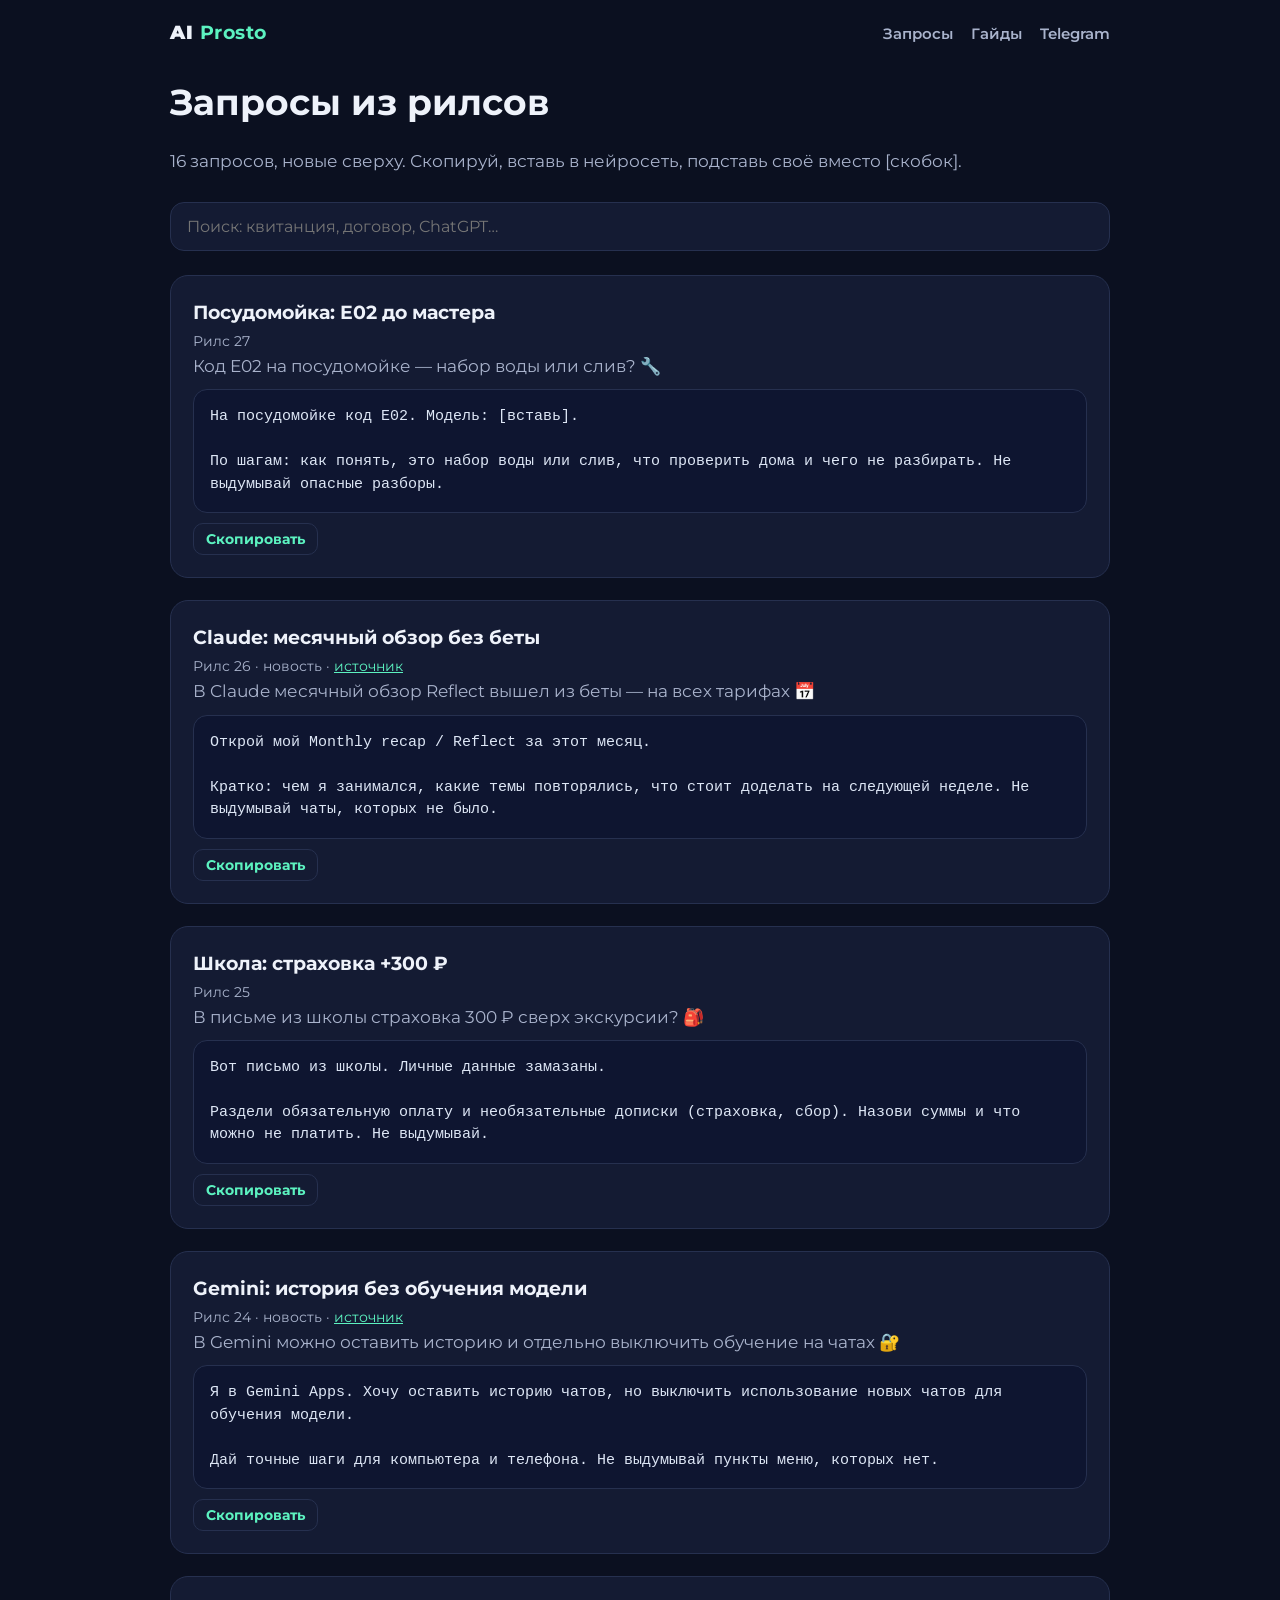
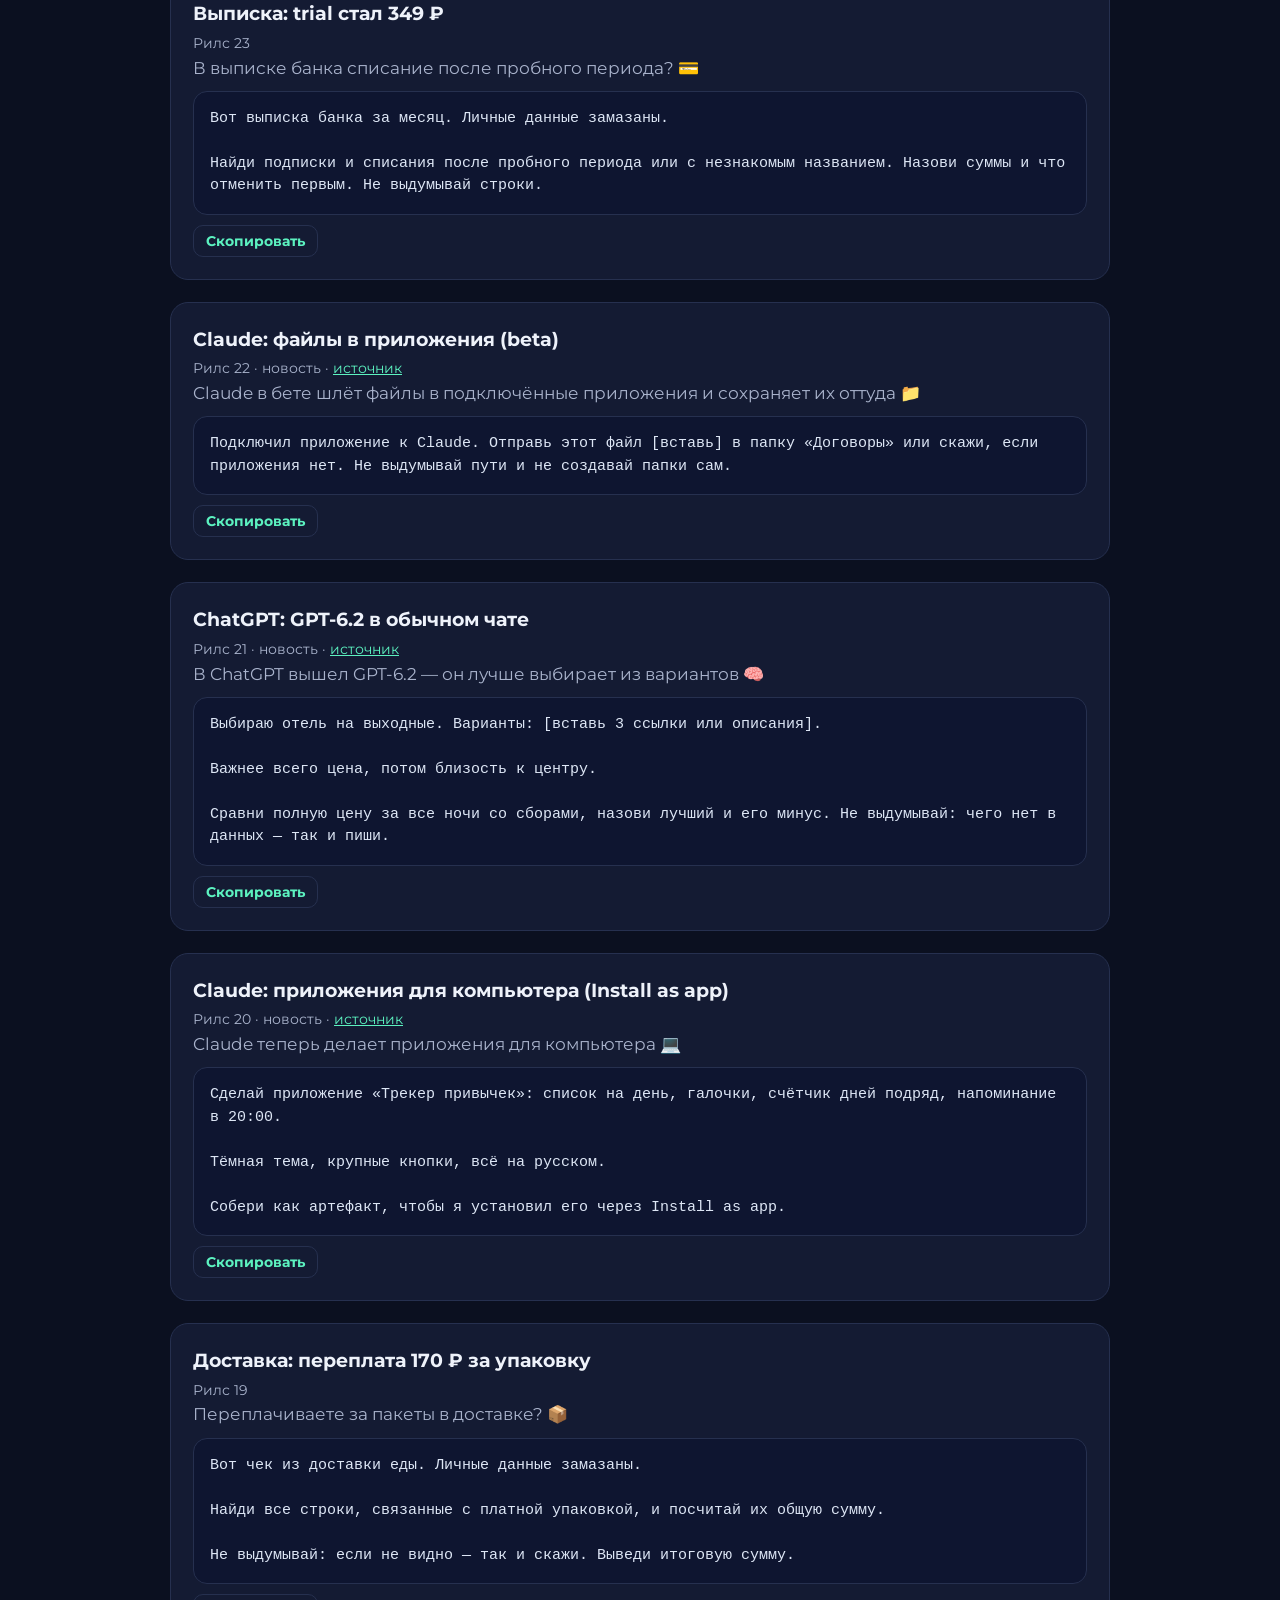
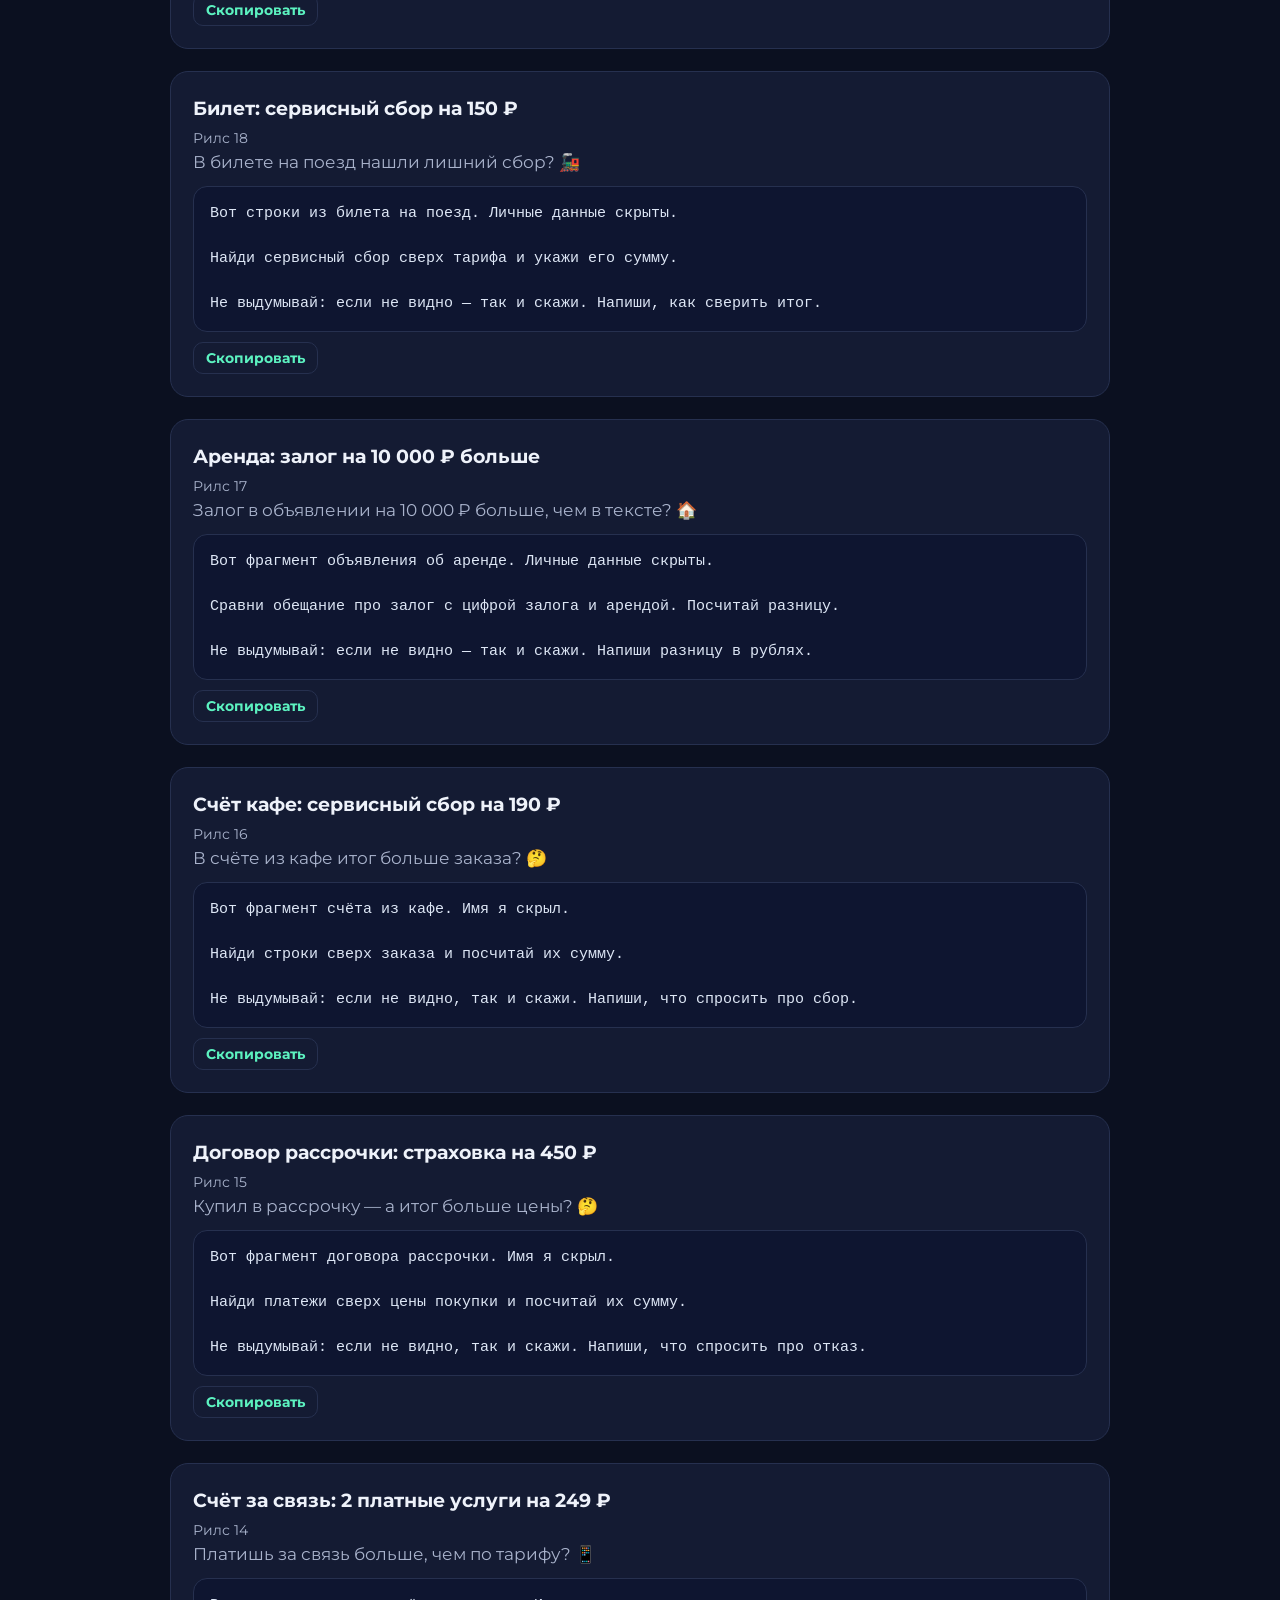
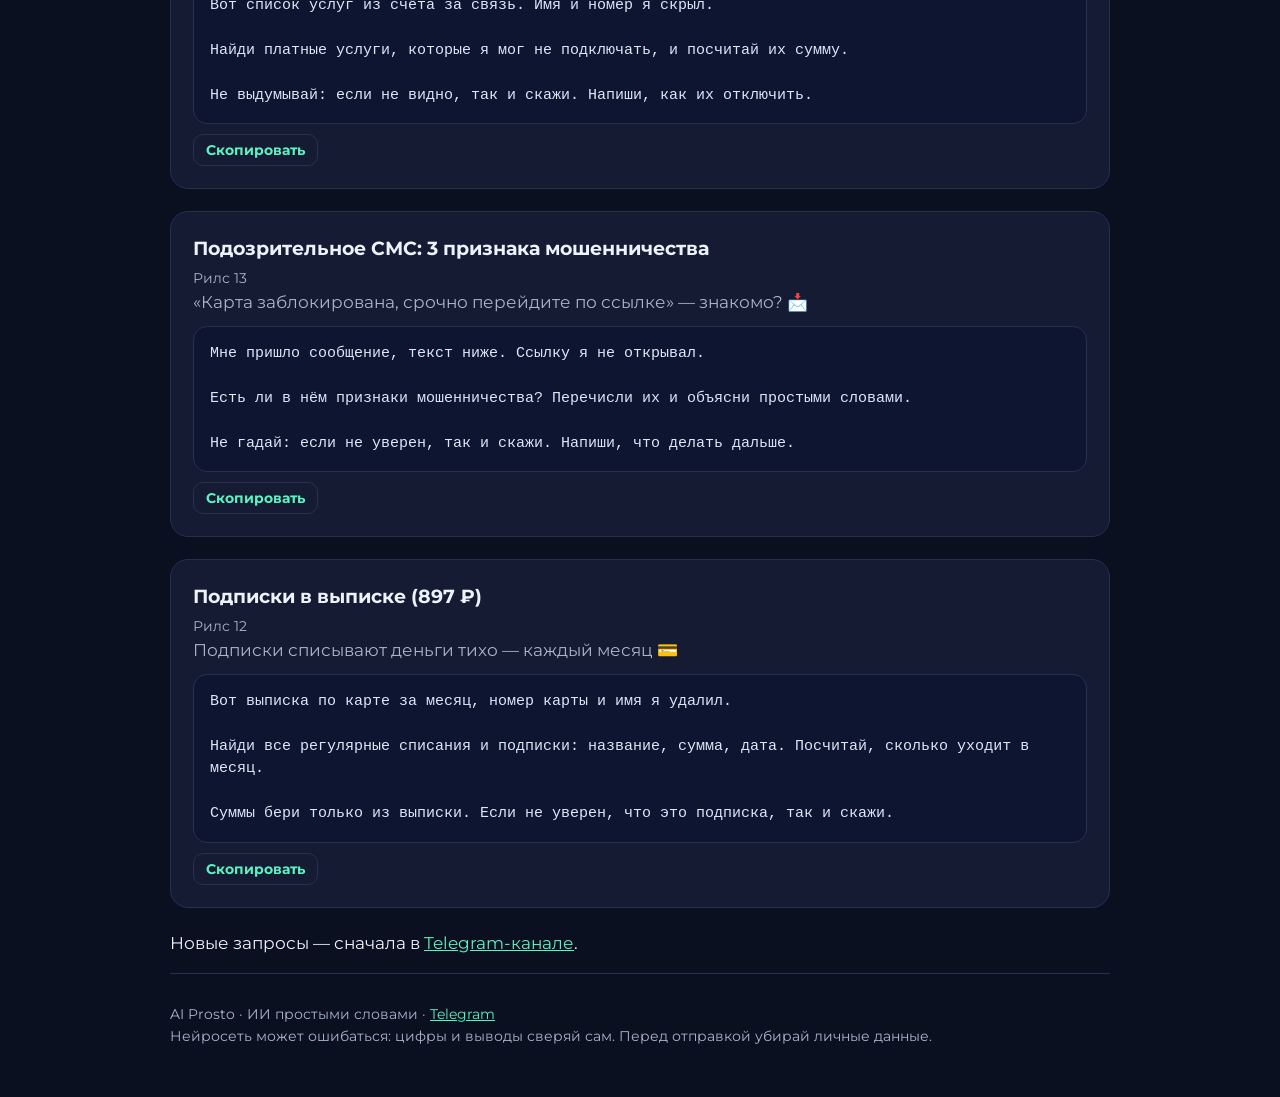
==== docs/prompts.html @ 02da9e46 "docs: mirror site for GitHub Pages legacy (/docs) Co-authored-by: Cursor <cursoragent@cursor.com>" ====
<!doctype html>
<html lang="ru">
<head>
<meta charset="utf-8">
<meta name="viewport" content="width=device-width, initial-scale=1">
<title>Запросы из рилсов AI Prosto</title>
<meta name="description" content="Все готовые запросы к нейросети из рилсов AI Prosto: копируй и пользуйся.">
<link rel="preconnect" href="https://fonts.googleapis.com">
<link href="https://fonts.googleapis.com/css2?family=Montserrat:wght@500;600;700;800;900&display=swap" rel="stylesheet">
<link rel="stylesheet" href="style.css">
</head>
<body>
<div class="wrap">
<header>
  <a class="logo" href="./">AI <b>Prosto</b></a>
  <nav><a href="prompts.html">Запросы</a><a href="#guides">Гайды</a><a href="https://t.me/about_ai_easy?utm_source=site&utm_medium=prompts&utm_campaign=ai_prosto">Telegram</a></nav>
</header>
<h1 style="font-size:36px;margin:10px 0 6px">Запросы из рилсов</h1>
<p style="color:var(--muted)">16 запросов, новые сверху. Скопируй, вставь в нейросеть, подставь своё вместо [скобок].</p>
<input class="filter" placeholder="Поиск: квитанция, договор, ChatGPT…">
<div class="lib-item card" id="reel27"><h3>Посудомойка: E02 до мастера</h3><div class="meta">Рилс 27</div><p>Код E02 на посудомойке — набор воды или слив? 🔧</p><div class="prompt" id="p27">На посудомойке код E02. Модель: [вставь].

По шагам: как понять, это набор воды или слив, что проверить дома и чего не разбирать. Не выдумывай опасные разборы.</div><button class="copy" data-for="p27">Скопировать</button></div>
<div class="lib-item card" id="reel26"><h3>Claude: месячный обзор без беты</h3><div class="meta">Рилс 26 · новость · <a href="https://support.claude.com/en/articles/12138966-release-notes">источник</a></div><p>В Claude месячный обзор Reflect вышел из беты — на всех тарифах 📅</p><div class="prompt" id="p26">Открой мой Monthly recap / Reflect за этот месяц.

Кратко: чем я занимался, какие темы повторялись, что стоит доделать на следующей неделе. Не выдумывай чаты, которых не было.</div><button class="copy" data-for="p26">Скопировать</button></div>
<div class="lib-item card" id="reel25"><h3>Школа: страховка +300 ₽</h3><div class="meta">Рилс 25</div><p>В письме из школы страховка 300 ₽ сверх экскурсии? 🎒</p><div class="prompt" id="p25">Вот письмо из школы. Личные данные замазаны.

Раздели обязательную оплату и необязательные дописки (страховка, сбор). Назови суммы и что можно не платить. Не выдумывай.</div><button class="copy" data-for="p25">Скопировать</button></div>
<div class="lib-item card" id="reel24"><h3>Gemini: история без обучения модели</h3><div class="meta">Рилс 24 · новость · <a href="https://support.google.com/gemini/answer/13594961?hl=en">источник</a></div><p>В Gemini можно оставить историю и отдельно выключить обучение на чатах 🔐</p><div class="prompt" id="p24">Я в Gemini Apps. Хочу оставить историю чатов, но выключить использование новых чатов для обучения модели.

Дай точные шаги для компьютера и телефона. Не выдумывай пункты меню, которых нет.</div><button class="copy" data-for="p24">Скопировать</button></div>
<div class="lib-item card" id="reel23"><h3>Выписка: trial стал 349 ₽</h3><div class="meta">Рилс 23</div><p>В выписке банка списание после пробного периода? 💳</p><div class="prompt" id="p23">Вот выписка банка за месяц. Личные данные замазаны.

Найди подписки и списания после пробного периода или с незнакомым названием. Назови суммы и что отменить первым. Не выдумывай строки.</div><button class="copy" data-for="p23">Скопировать</button></div>
<div class="lib-item card" id="reel22"><h3>Claude: файлы в приложения (beta)</h3><div class="meta">Рилс 22 · новость · <a href="https://support.claude.com/en/articles/18534325-send-files-to-connected-apps-and-save-files-from-them">источник</a></div><p>Claude в бете шлёт файлы в подключённые приложения и сохраняет их оттуда 📁</p><div class="prompt" id="p22">Подключил приложение к Claude. Отправь этот файл [вставь] в папку «Договоры» или скажи, если приложения нет. Не выдумывай пути и не создавай папки сам.</div><button class="copy" data-for="p22">Скопировать</button></div>
<div class="lib-item card" id="reel21"><h3>ChatGPT: GPT-6.2 в обычном чате</h3><div class="meta">Рилс 21 · новость · <a href="https://help.openai.com/en/articles/6825453-chatgpt-release-notes">источник</a></div><p>В ChatGPT вышел GPT-6.2 — он лучше выбирает из вариантов 🧠</p><div class="prompt" id="p21">Выбираю отель на выходные. Варианты: [вставь 3 ссылки или описания].

Важнее всего цена, потом близость к центру.

Сравни полную цену за все ночи со сборами, назови лучший и его минус. Не выдумывай: чего нет в данных — так и пиши.</div><button class="copy" data-for="p21">Скопировать</button></div>
<div class="lib-item card" id="reel20"><h3>Claude: приложения для компьютера (Install as app)</h3><div class="meta">Рилс 20 · новость · <a href="https://claude.com/resources/articles/install-as-app">источник</a></div><p>Claude теперь делает приложения для компьютера 💻</p><div class="prompt" id="p20">Сделай приложение «Трекер привычек»: список на день, галочки, счётчик дней подряд, напоминание в 20:00.

Тёмная тема, крупные кнопки, всё на русском.

Собери как артефакт, чтобы я установил его через Install as app.</div><button class="copy" data-for="p20">Скопировать</button></div>
<div class="lib-item card" id="reel19"><h3>Доставка: переплата 170 ₽ за упаковку</h3><div class="meta">Рилс 19</div><p>Переплачиваете за пакеты в доставке? 📦</p><div class="prompt" id="p19">Вот чек из доставки еды. Личные данные замазаны.

Найди все строки, связанные с платной упаковкой, и посчитай их общую сумму.

Не выдумывай: если не видно — так и скажи. Выведи итоговую сумму.</div><button class="copy" data-for="p19">Скопировать</button></div>
<div class="lib-item card" id="reel18"><h3>Билет: сервисный сбор на 150 ₽</h3><div class="meta">Рилс 18</div><p>В билете на поезд нашли лишний сбор? 🚂</p><div class="prompt" id="p18">Вот строки из билета на поезд. Личные данные скрыты.

Найди сервисный сбор сверх тарифа и укажи его сумму.

Не выдумывай: если не видно — так и скажи. Напиши, как сверить итог.</div><button class="copy" data-for="p18">Скопировать</button></div>
<div class="lib-item card" id="reel17"><h3>Аренда: залог на 10 000 ₽ больше</h3><div class="meta">Рилс 17</div><p>Залог в объявлении на 10 000 ₽ больше, чем в тексте? 🏠</p><div class="prompt" id="p17">Вот фрагмент объявления об аренде. Личные данные скрыты.

Сравни обещание про залог с цифрой залога и арендой. Посчитай разницу.

Не выдумывай: если не видно — так и скажи. Напиши разницу в рублях.</div><button class="copy" data-for="p17">Скопировать</button></div>
<div class="lib-item card" id="reel16"><h3>Счёт кафе: сервисный сбор на 190 ₽</h3><div class="meta">Рилс 16</div><p>В счёте из кафе итог больше заказа? 🤔</p><div class="prompt" id="p16">Вот фрагмент счёта из кафе. Имя я скрыл.

Найди строки сверх заказа и посчитай их сумму.

Не выдумывай: если не видно, так и скажи. Напиши, что спросить про сбор.</div><button class="copy" data-for="p16">Скопировать</button></div>
<div class="lib-item card" id="reel15"><h3>Договор рассрочки: страховка на 450 ₽</h3><div class="meta">Рилс 15</div><p>Купил в рассрочку — а итог больше цены? 🤔</p><div class="prompt" id="p15">Вот фрагмент договора рассрочки. Имя я скрыл.

Найди платежи сверх цены покупки и посчитай их сумму.

Не выдумывай: если не видно, так и скажи. Напиши, что спросить про отказ.</div><button class="copy" data-for="p15">Скопировать</button></div>
<div class="lib-item card" id="reel14"><h3>Счёт за связь: 2 платные услуги на 249 ₽</h3><div class="meta">Рилс 14</div><p>Платишь за связь больше, чем по тарифу? 📱</p><div class="prompt" id="p14">Вот список услуг из счёта за связь. Имя и номер я скрыл.

Найди платные услуги, которые я мог не подключать, и посчитай их сумму.

Не выдумывай: если не видно, так и скажи. Напиши, как их отключить.</div><button class="copy" data-for="p14">Скопировать</button></div>
<div class="lib-item card" id="reel13"><h3>Подозрительное СМС: 3 признака мошенничества</h3><div class="meta">Рилс 13</div><p>«Карта заблокирована, срочно перейдите по ссылке» — знакомо? 📩</p><div class="prompt" id="p13">Мне пришло сообщение, текст ниже. Ссылку я не открывал.

Есть ли в нём признаки мошенничества? Перечисли их и объясни простыми словами.

Не гадай: если не уверен, так и скажи. Напиши, что делать дальше.</div><button class="copy" data-for="p13">Скопировать</button></div>
<div class="lib-item card" id="reel12"><h3>Подписки в выписке (897 ₽)</h3><div class="meta">Рилс 12</div><p>Подписки списывают деньги тихо — каждый месяц 💳</p><div class="prompt" id="p12">Вот выписка по карте за месяц, номер карты и имя я удалил.

Найди все регулярные списания и подписки: название, сумма, дата. Посчитай, сколько уходит в месяц.

Суммы бери только из выписки. Если не уверен, что это подписка, так и скажи.</div><button class="copy" data-for="p12">Скопировать</button></div>
<p>Новые запросы — сначала в <a href="https://t.me/about_ai_easy?utm_source=site&utm_medium=prompts&utm_campaign=ai_prosto">Telegram-канале</a>.</p><footer>
  AI Prosto · ИИ простыми словами · <a href="https://t.me/about_ai_easy?utm_source=site&utm_medium=prompts&utm_campaign=ai_prosto">Telegram</a><br>
  Нейросеть может ошибаться: цифры и выводы сверяй сам. Перед отправкой убирай личные данные.
</footer>
</div>
<script>
for (const b of document.querySelectorAll('.copy')) b.onclick = () => {
  navigator.clipboard.writeText(document.getElementById(b.dataset.for).innerText);
  b.textContent = 'Скопировано'; setTimeout(() => b.textContent = 'Скопировать', 1500);
};
const f = document.querySelector('.filter');
if (f) f.oninput = () => { const q = f.value.toLowerCase();
  for (const it of document.querySelectorAll('.lib-item')) it.style.display = it.innerText.toLowerCase().includes(q) ? '' : 'none'; };
</script>
</body>
</html>
---- docs/style.css ----
:root { --bg: #0B1020; --card: #141B33; --line: #26304F; --mint: #5CF2C0; --lime: #B6F22C; --text: #EEF2FA; --muted: #A9B3CC; }
* { box-sizing: border-box; }
html { scroll-behavior: smooth; }
body { margin: 0; background: var(--bg); color: var(--text); font: 17px/1.55 Montserrat, system-ui, -apple-system, "Segoe UI", sans-serif; }
a { color: var(--mint); }
.wrap { max-width: 980px; margin: 0 auto; padding: 0 20px; }
header { display: flex; align-items: center; justify-content: space-between; padding: 18px 0; }
.logo { font-weight: 900; letter-spacing: .5px; color: var(--text); text-decoration: none; font-size: 19px; }
.logo b { color: var(--mint); }
nav a { color: var(--muted); text-decoration: none; margin-left: 18px; font-weight: 600; font-size: 15px; }
nav a:hover { color: var(--text); }
.hero { display: grid; grid-template-columns: 1.4fr 1fr; gap: 28px; align-items: center; padding: 30px 0 46px; }
.hero h1 { font-size: 46px; line-height: 1.08; margin: 0 0 16px; font-weight: 900; }
.hero h1 em { font-style: normal; color: var(--mint); }
.hero p.lead { font-size: 19px; color: var(--muted); margin: 0 0 26px; }
.hero img { width: 100%; max-width: 340px; justify-self: center; }
.btn { display: inline-block; padding: 15px 24px; border-radius: 14px; font-weight: 800; text-decoration: none; margin: 0 10px 10px 0; }
.btn.main { background: var(--mint); color: #08121A; }
.btn.alt { border: 2px solid var(--line); color: var(--text); }
.btn.main:hover { filter: brightness(1.08); }
section { padding: 40px 0; border-top: 1px solid var(--line); }
h2 { font-size: 32px; margin: 0 0 10px; font-weight: 900; }
h2 + p { color: var(--muted); margin-top: 0; }
.grid { display: grid; grid-template-columns: repeat(auto-fit, minmax(260px, 1fr)); gap: 16px; margin-top: 22px; }
.card { background: var(--card); border: 1px solid var(--line); border-radius: 18px; padding: 22px; }
.card h3 { margin: 0 0 8px; font-size: 20px; }
.card p { margin: 0 0 10px; color: var(--muted); }
.card .tag { display: inline-block; font-size: 13px; font-weight: 800; padding: 4px 10px; border-radius: 8px; background: #1F2A4A; color: var(--mint); margin-bottom: 10px; }
.card .tag.free { background: var(--mint); color: #08121A; }
.price { font-size: 24px; font-weight: 900; margin: 6px 0 12px; }
.price small { font-size: 14px; color: var(--muted); font-weight: 600; }
.ba { display: grid; grid-template-columns: 1fr 1fr; gap: 16px; margin-top: 20px; }
.ba .card h3 { color: var(--mint); font-size: 15px; text-transform: uppercase; letter-spacing: 1px; }
pre, .prompt { background: #0E1530; border: 1px solid var(--line); border-radius: 14px; padding: 16px; white-space: pre-wrap; font: 15px/1.5 ui-monospace, Consolas, monospace; color: #DDE6F5; margin: 10px 0; }
.copy { cursor: pointer; background: none; border: 1px solid var(--line); color: var(--mint); border-radius: 10px; padding: 6px 12px; font: 700 14px Montserrat, sans-serif; }
.steps { counter-reset: s; list-style: none; padding: 0; display: grid; grid-template-columns: repeat(auto-fit, minmax(220px, 1fr)); gap: 16px; }
.steps li { background: var(--card); border: 1px solid var(--line); border-radius: 18px; padding: 20px 20px 20px 62px; position: relative; }
.steps li::before { counter-increment: s; content: counter(s); position: absolute; left: 18px; top: 18px; width: 32px; height: 32px; border-radius: 50%; background: var(--mint); color: #08121A; font-weight: 900; display: grid; place-items: center; }
details { background: var(--card); border: 1px solid var(--line); border-radius: 14px; padding: 14px 18px; margin: 10px 0; }
summary { cursor: pointer; font-weight: 800; }
details p { color: var(--muted); margin: 10px 0 0; }
footer { padding: 30px 0 50px; color: var(--muted); font-size: 14px; border-top: 1px solid var(--line); }
.lib-item { margin: 0 0 22px; }
.lib-item h3 { margin: 0 0 4px; font-size: 19px; }
.lib-item .meta { color: var(--muted); font-size: 14px; }
.filter { width: 100%; padding: 14px 16px; border-radius: 14px; border: 1px solid var(--line); background: var(--card); color: var(--text); font: 16px Montserrat, sans-serif; margin: 10px 0 24px; }
@media (max-width: 720px) {
  .hero { grid-template-columns: 1fr; padding-top: 10px; }
  .hero img { max-width: 200px; order: -1; }
  .hero h1 { font-size: 34px; }
  .ba { grid-template-columns: 1fr; }
  nav a { margin-left: 12px; font-size: 14px; }
  h2 { font-size: 26px; }
}
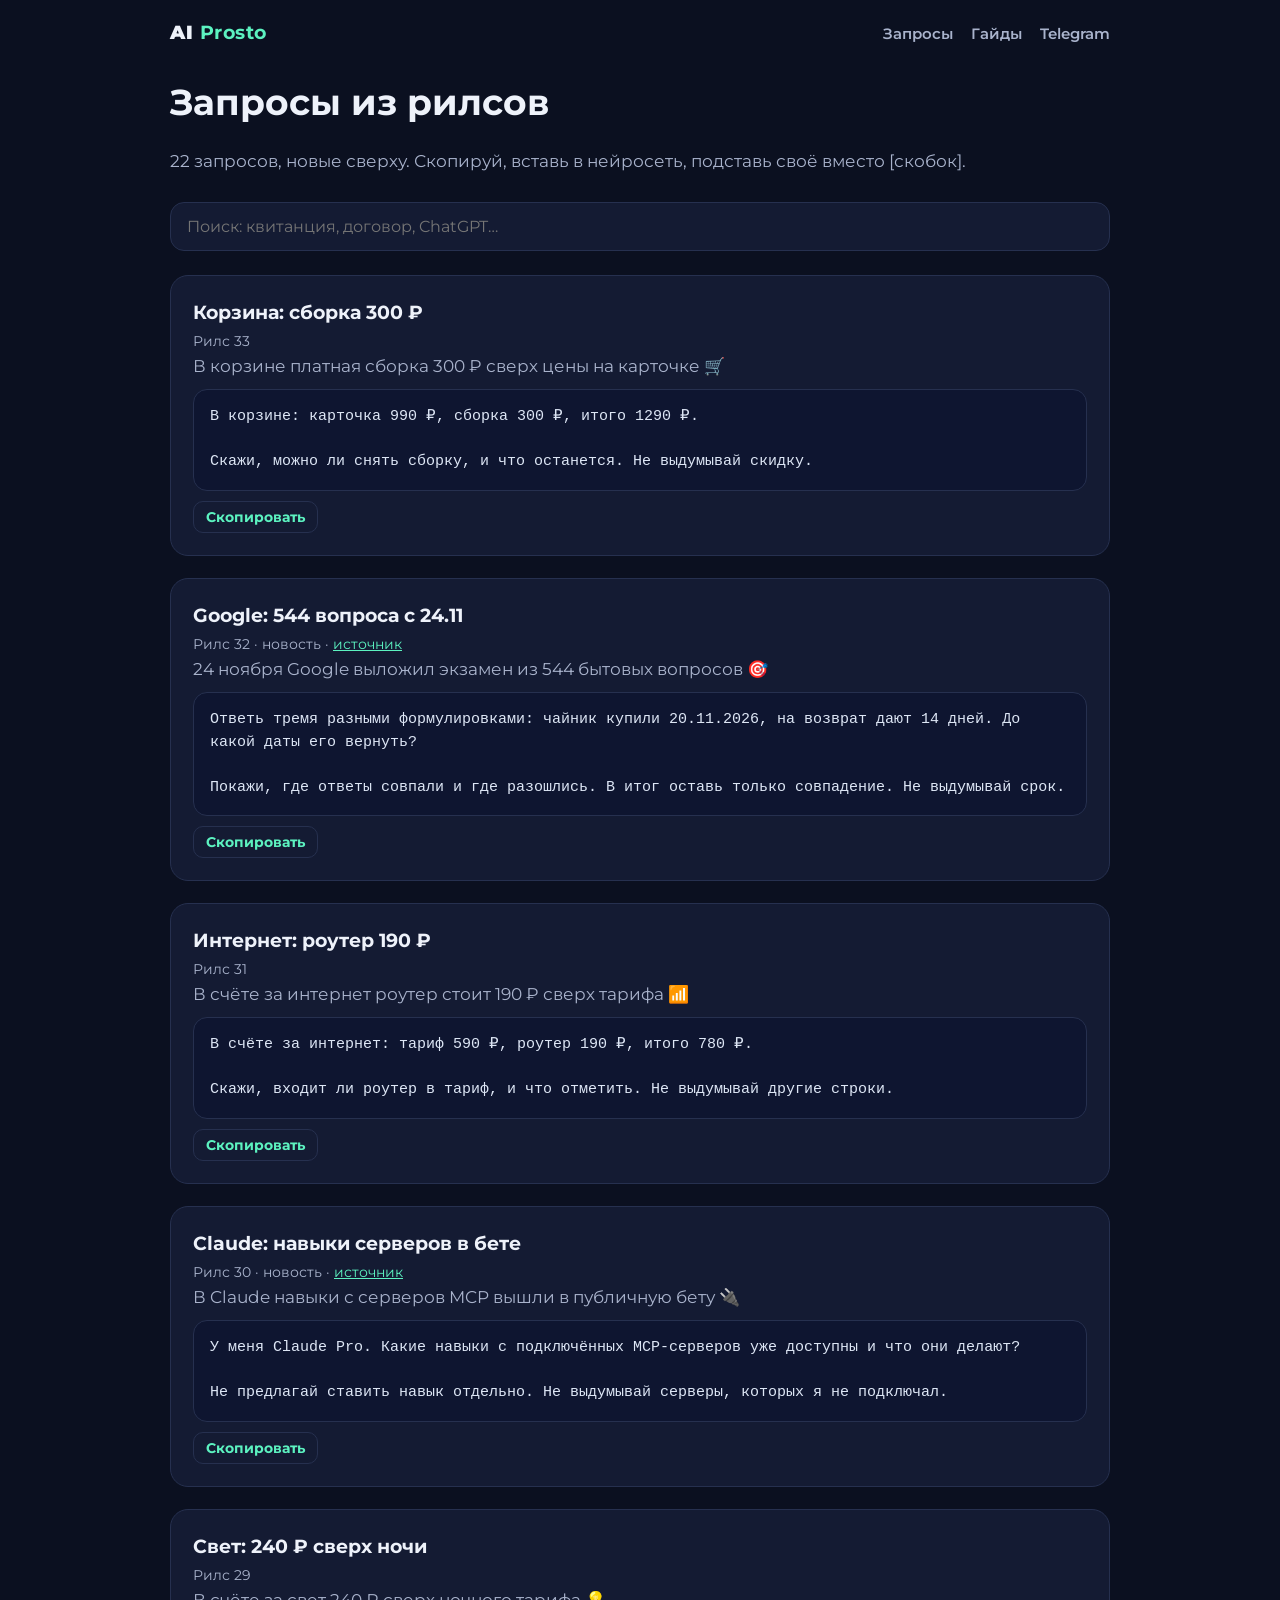
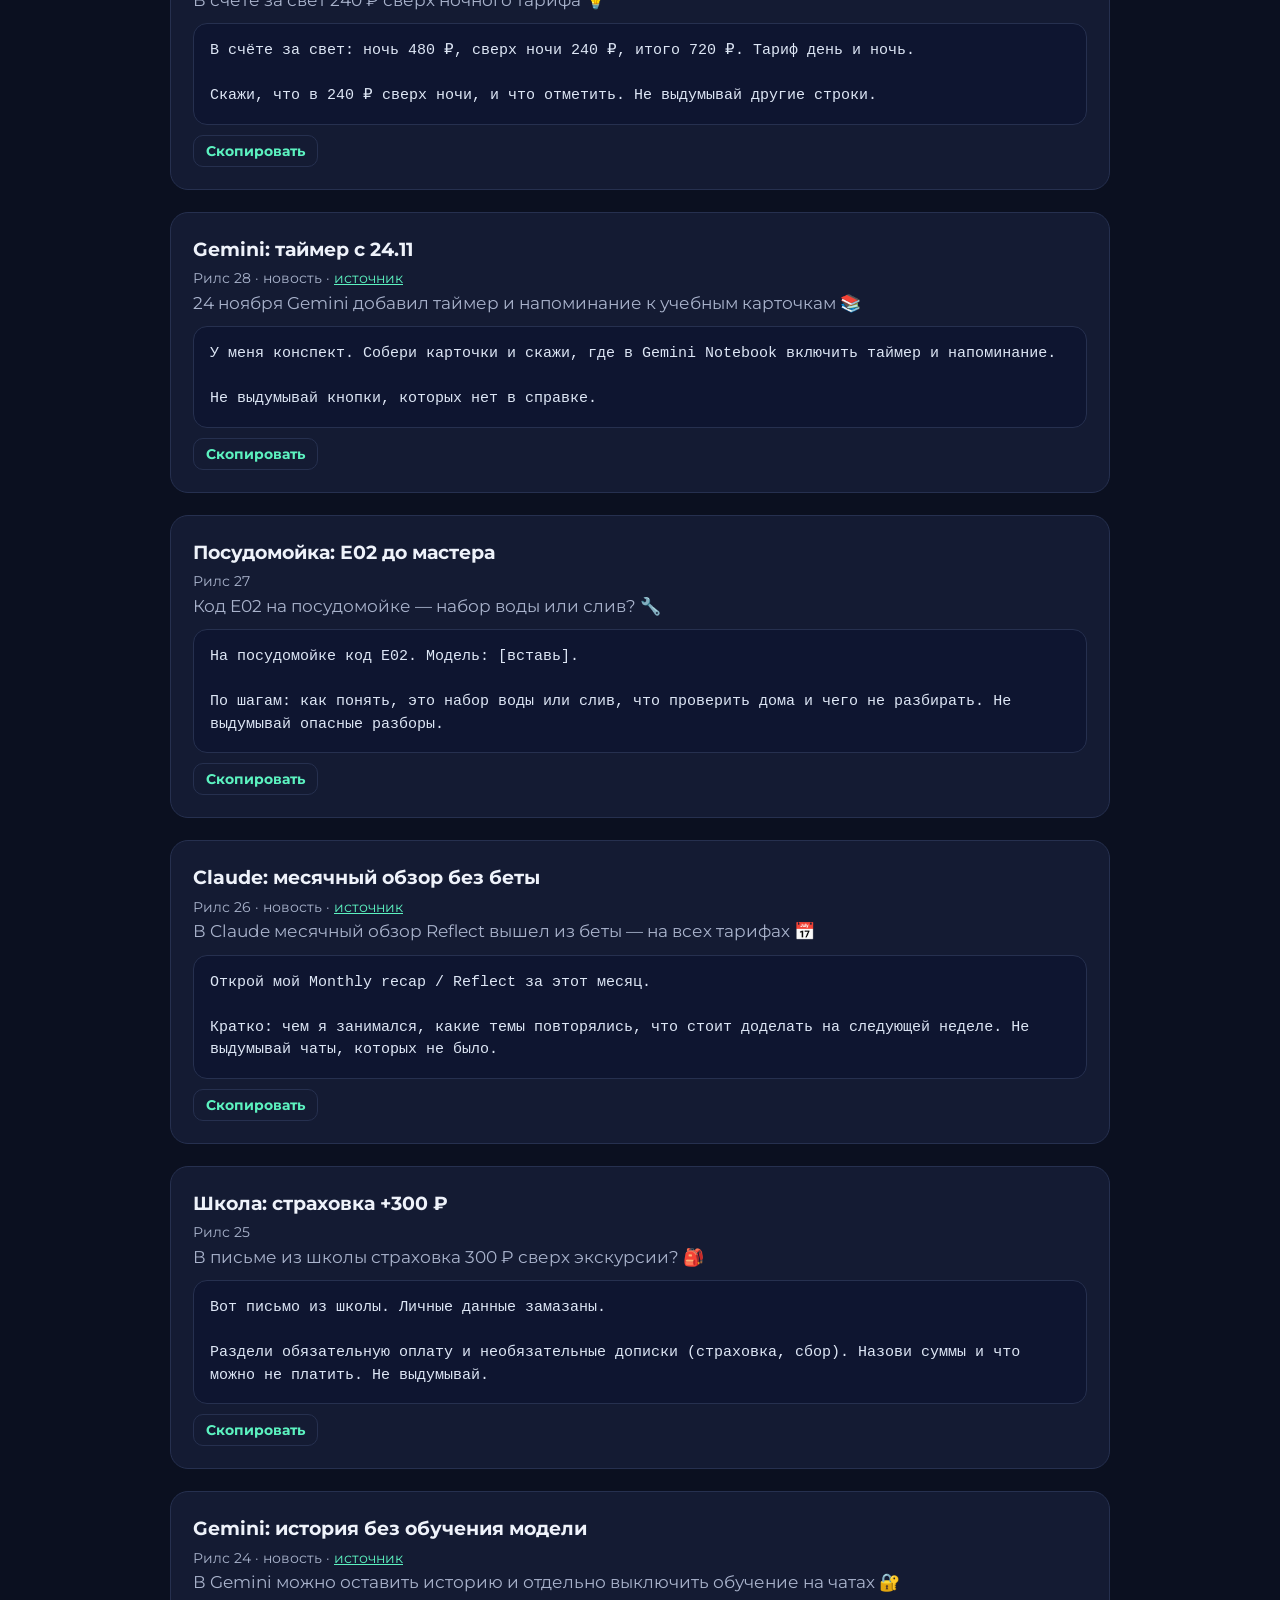
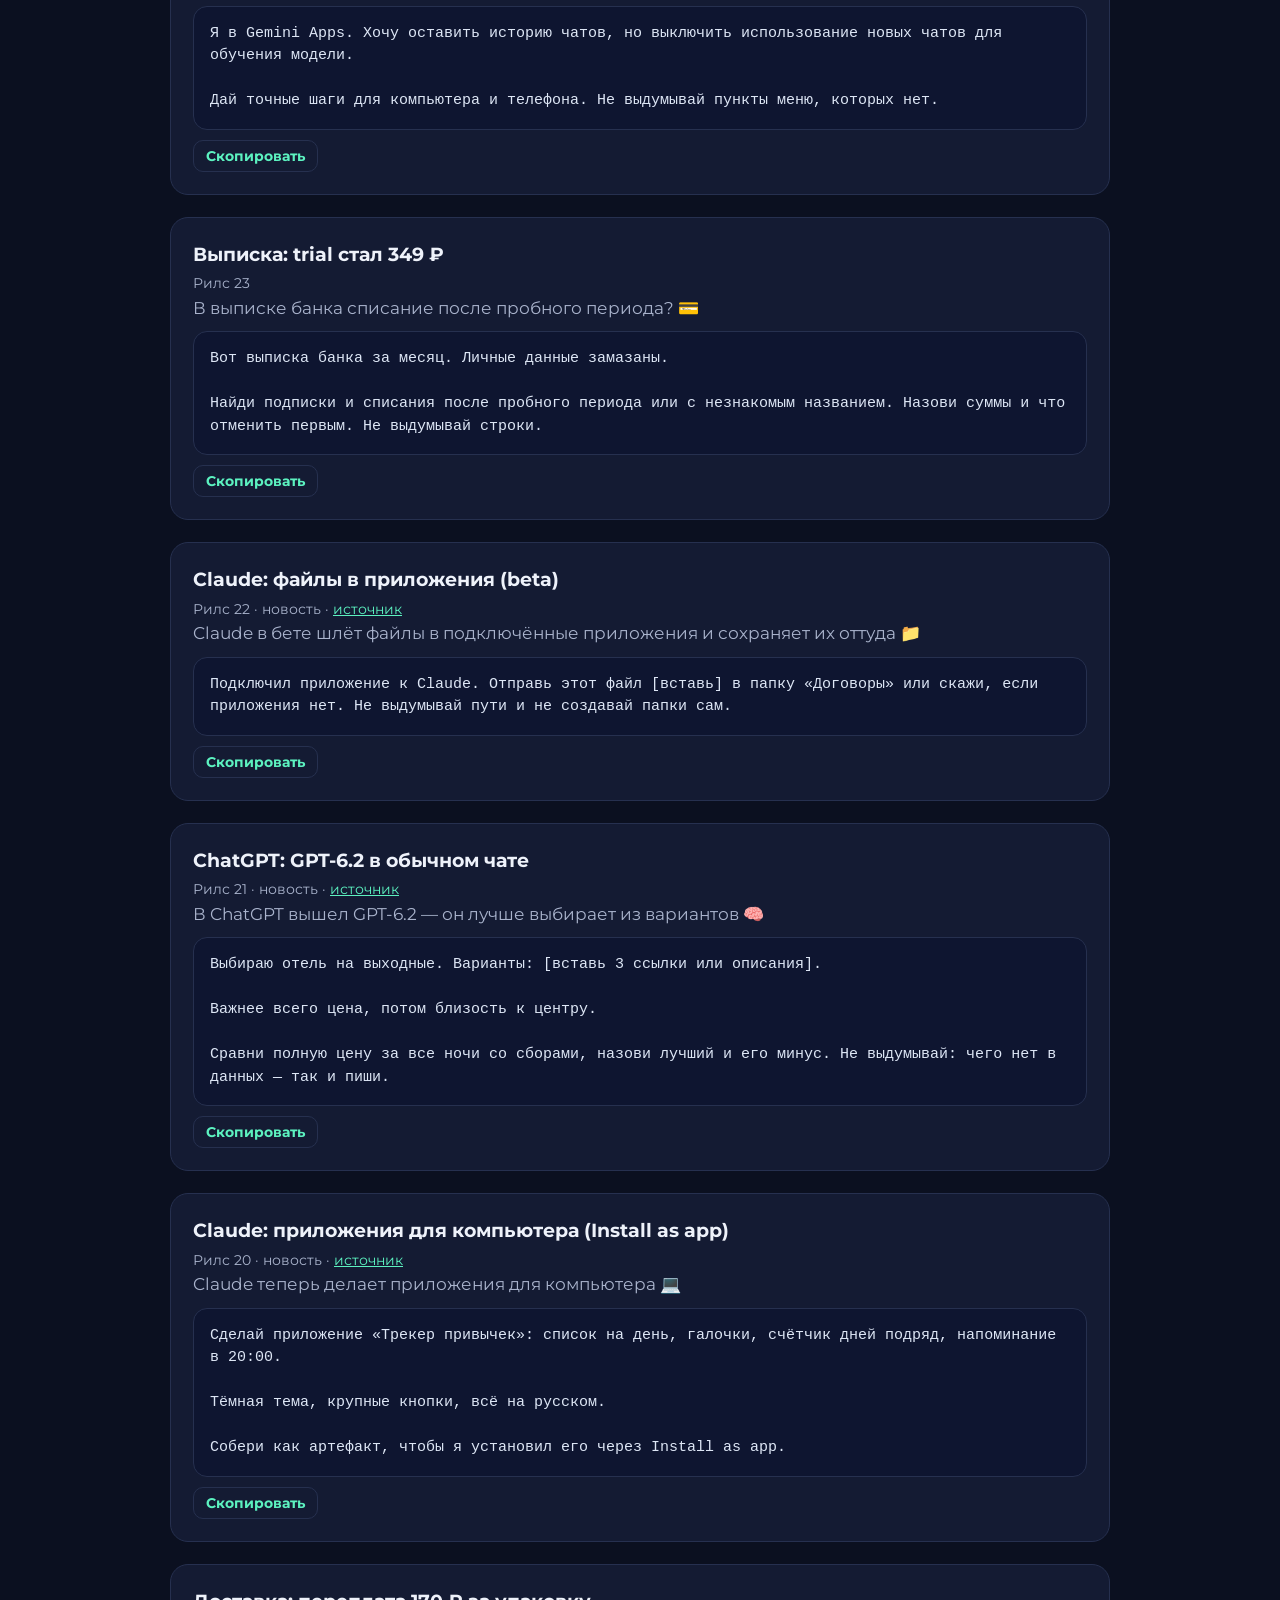
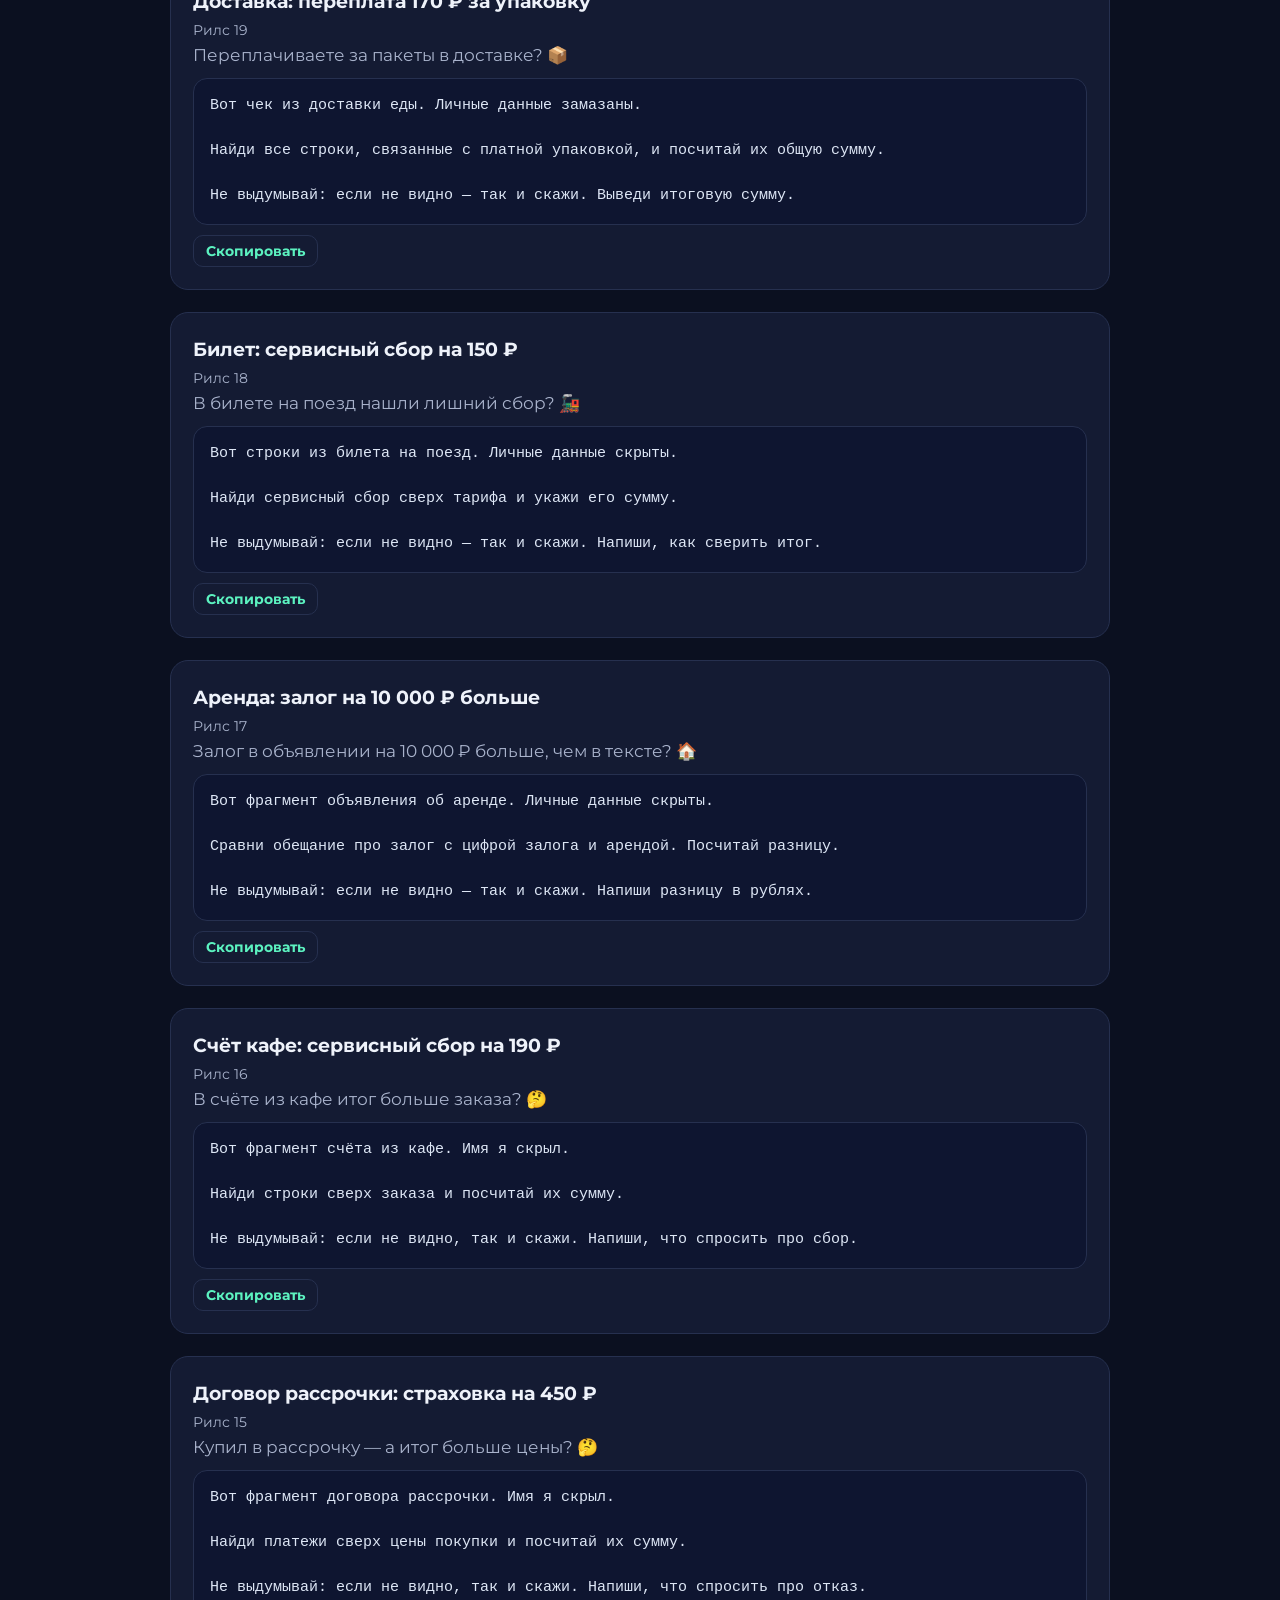
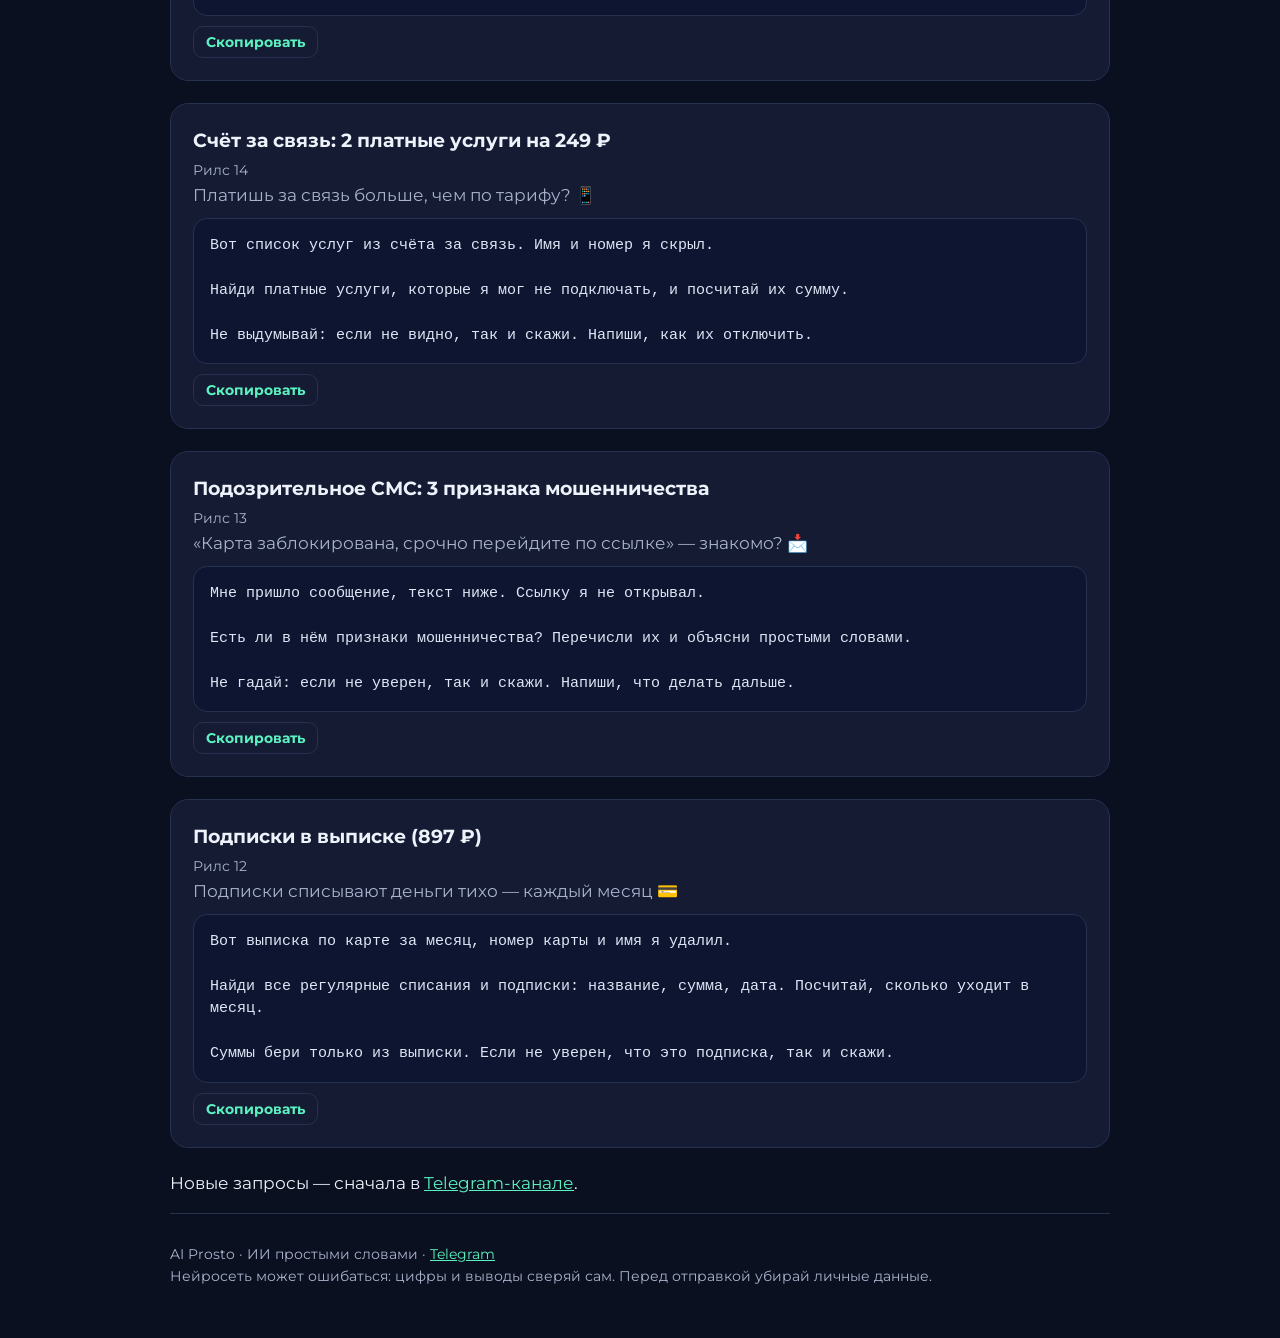
==== commit 9b9afbc5: "tg: almaty publisher, skip dead pin, tonight slots" ====
--- a/docs/prompts.html
+++ b/docs/prompts.html
@@ -16,8 +16,26 @@
   <nav><a href="prompts.html">Запросы</a><a href="#guides">Гайды</a><a href="https://t.me/about_ai_easy?utm_source=site&utm_medium=prompts&utm_campaign=ai_prosto">Telegram</a></nav>
 </header>
 <h1 style="font-size:36px;margin:10px 0 6px">Запросы из рилсов</h1>
-<p style="color:var(--muted)">16 запросов, новые сверху. Скопируй, вставь в нейросеть, подставь своё вместо [скобок].</p>
+<p style="color:var(--muted)">22 запросов, новые сверху. Скопируй, вставь в нейросеть, подставь своё вместо [скобок].</p>
 <input class="filter" placeholder="Поиск: квитанция, договор, ChatGPT…">
+<div class="lib-item card" id="reel33"><h3>Корзина: сборка 300 ₽</h3><div class="meta">Рилс 33</div><p>В корзине платная сборка 300 ₽ сверх цены на карточке 🛒</p><div class="prompt" id="p33">В корзине: карточка 990 ₽, сборка 300 ₽, итого 1290 ₽.
+
+Скажи, можно ли снять сборку, и что останется. Не выдумывай скидку.</div><button class="copy" data-for="p33">Скопировать</button></div>
+<div class="lib-item card" id="reel32"><h3>Google: 544 вопроса с 24.11</h3><div class="meta">Рилс 32 · новость · <a href="https://blog.google/innovation-and-ai/models-and-research/google-deepmind/humanitys-first-exam/">источник</a></div><p>24 ноября Google выложил экзамен из 544 бытовых вопросов 🎯</p><div class="prompt" id="p32">Ответь тремя разными формулировками: чайник купили 20.11.2026, на возврат дают 14 дней. До какой даты его вернуть?
+
+Покажи, где ответы совпали и где разошлись. В итог оставь только совпадение. Не выдумывай срок.</div><button class="copy" data-for="p32">Скопировать</button></div>
+<div class="lib-item card" id="reel31"><h3>Интернет: роутер 190 ₽</h3><div class="meta">Рилс 31</div><p>В счёте за интернет роутер стоит 190 ₽ сверх тарифа 📶</p><div class="prompt" id="p31">В счёте за интернет: тариф 590 ₽, роутер 190 ₽, итого 780 ₽.
+
+Скажи, входит ли роутер в тариф, и что отметить. Не выдумывай другие строки.</div><button class="copy" data-for="p31">Скопировать</button></div>
+<div class="lib-item card" id="reel30"><h3>Claude: навыки серверов в бете</h3><div class="meta">Рилс 30 · новость · <a href="https://claude.com/resources/articles/skills-over-mcp-tasks-and-more">источник</a></div><p>В Claude навыки с серверов MCP вышли в публичную бету 🔌</p><div class="prompt" id="p30">У меня Claude Pro. Какие навыки с подключённых MCP-серверов уже доступны и что они делают?
+
+Не предлагай ставить навык отдельно. Не выдумывай серверы, которых я не подключал.</div><button class="copy" data-for="p30">Скопировать</button></div>
+<div class="lib-item card" id="reel29"><h3>Свет: 240 ₽ сверх ночи</h3><div class="meta">Рилс 29</div><p>В счёте за свет 240 ₽ сверх ночного тарифа 💡</p><div class="prompt" id="p29">В счёте за свет: ночь 480 ₽, сверх ночи 240 ₽, итого 720 ₽. Тариф день и ночь.
+
+Скажи, что в 240 ₽ сверх ночи, и что отметить. Не выдумывай другие строки.</div><button class="copy" data-for="p29">Скопировать</button></div>
+<div class="lib-item card" id="reel28"><h3>Gemini: таймер с 24.11</h3><div class="meta">Рилс 28 · новость · <a href="https://workspaceupdates.googleblog.com/2026/11/new-study-enhancements-for-flashcards-in-Gemini-Notebook.html">источник</a></div><p>24 ноября Gemini добавил таймер и напоминание к учебным карточкам 📚</p><div class="prompt" id="p28">У меня конспект. Собери карточки и скажи, где в Gemini Notebook включить таймер и напоминание.
+
+Не выдумывай кнопки, которых нет в справке.</div><button class="copy" data-for="p28">Скопировать</button></div>
 <div class="lib-item card" id="reel27"><h3>Посудомойка: E02 до мастера</h3><div class="meta">Рилс 27</div><p>Код E02 на посудомойке — набор воды или слив? 🔧</p><div class="prompt" id="p27">На посудомойке код E02. Модель: [вставь].
 
 По шагам: как понять, это набор воды или слив, что проверить дома и чего не разбирать. Не выдумывай опасные разборы.</div><button class="copy" data-for="p27">Скопировать</button></div>
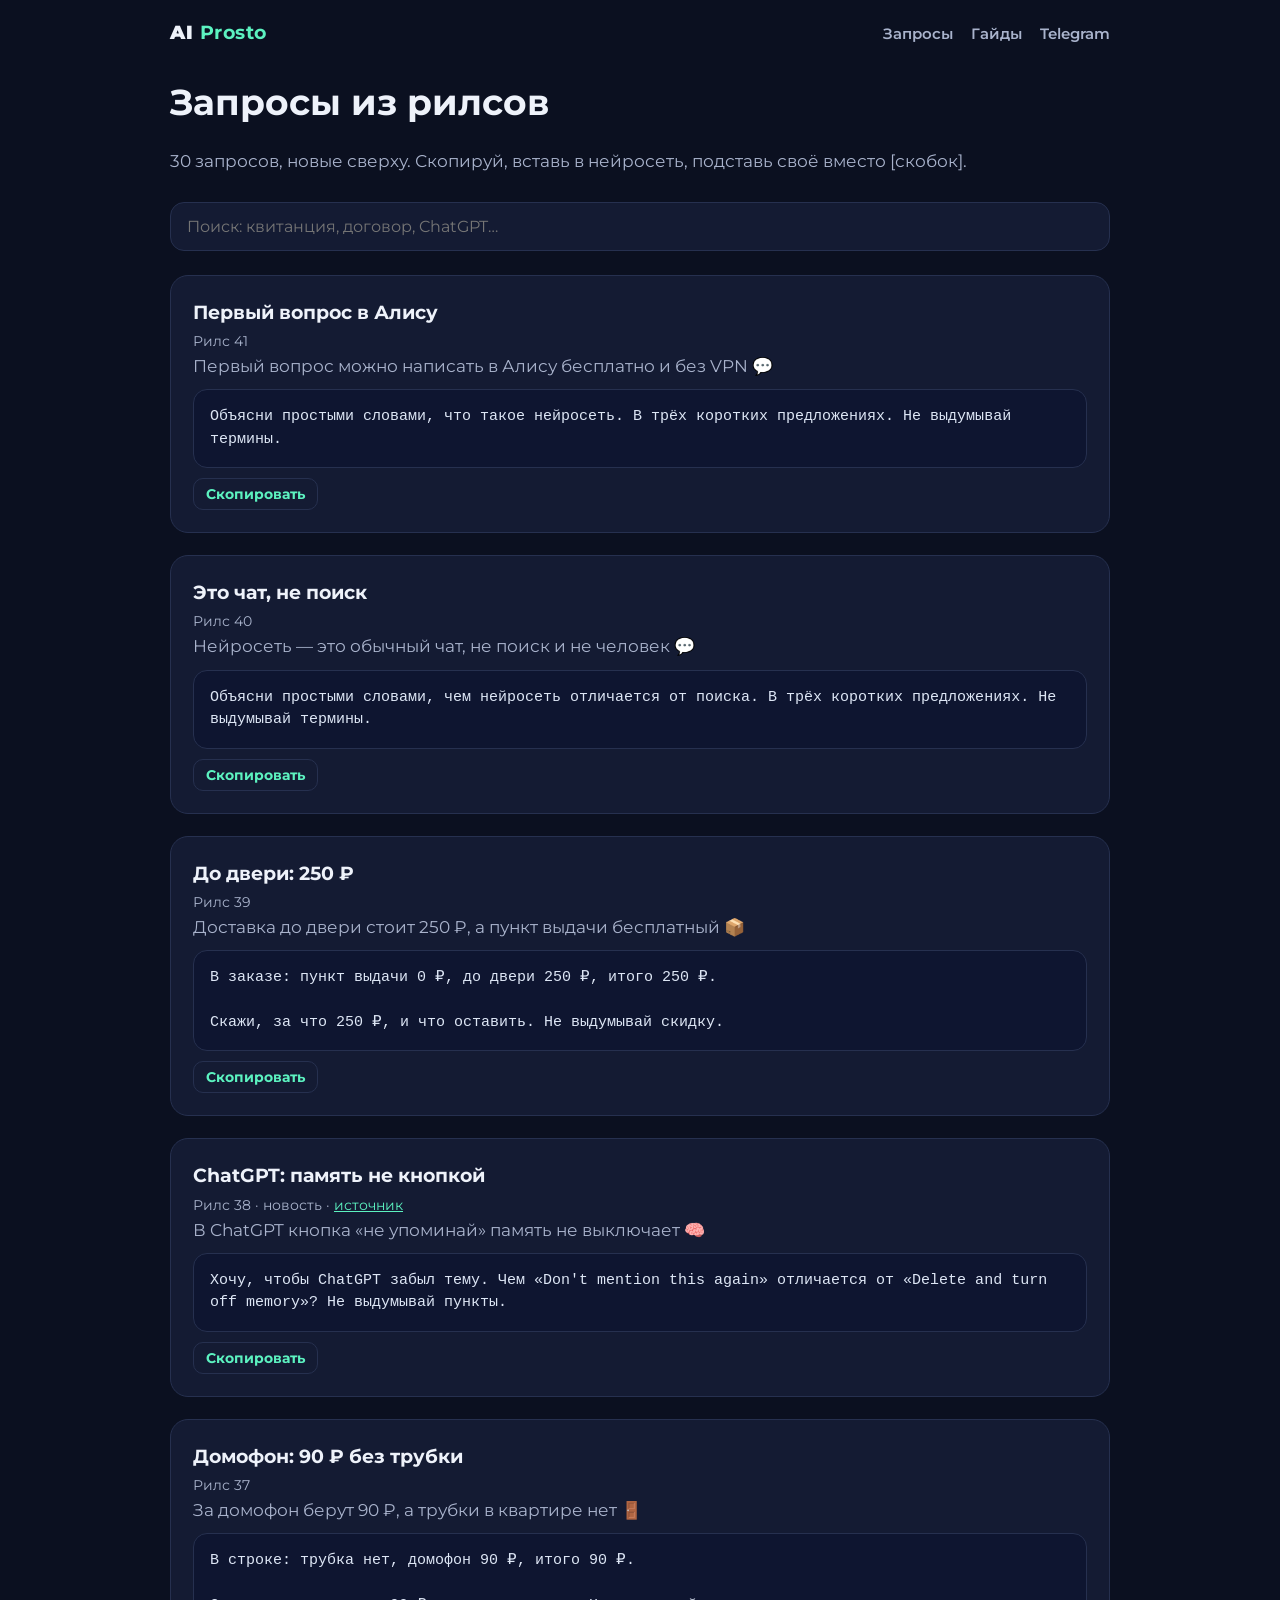
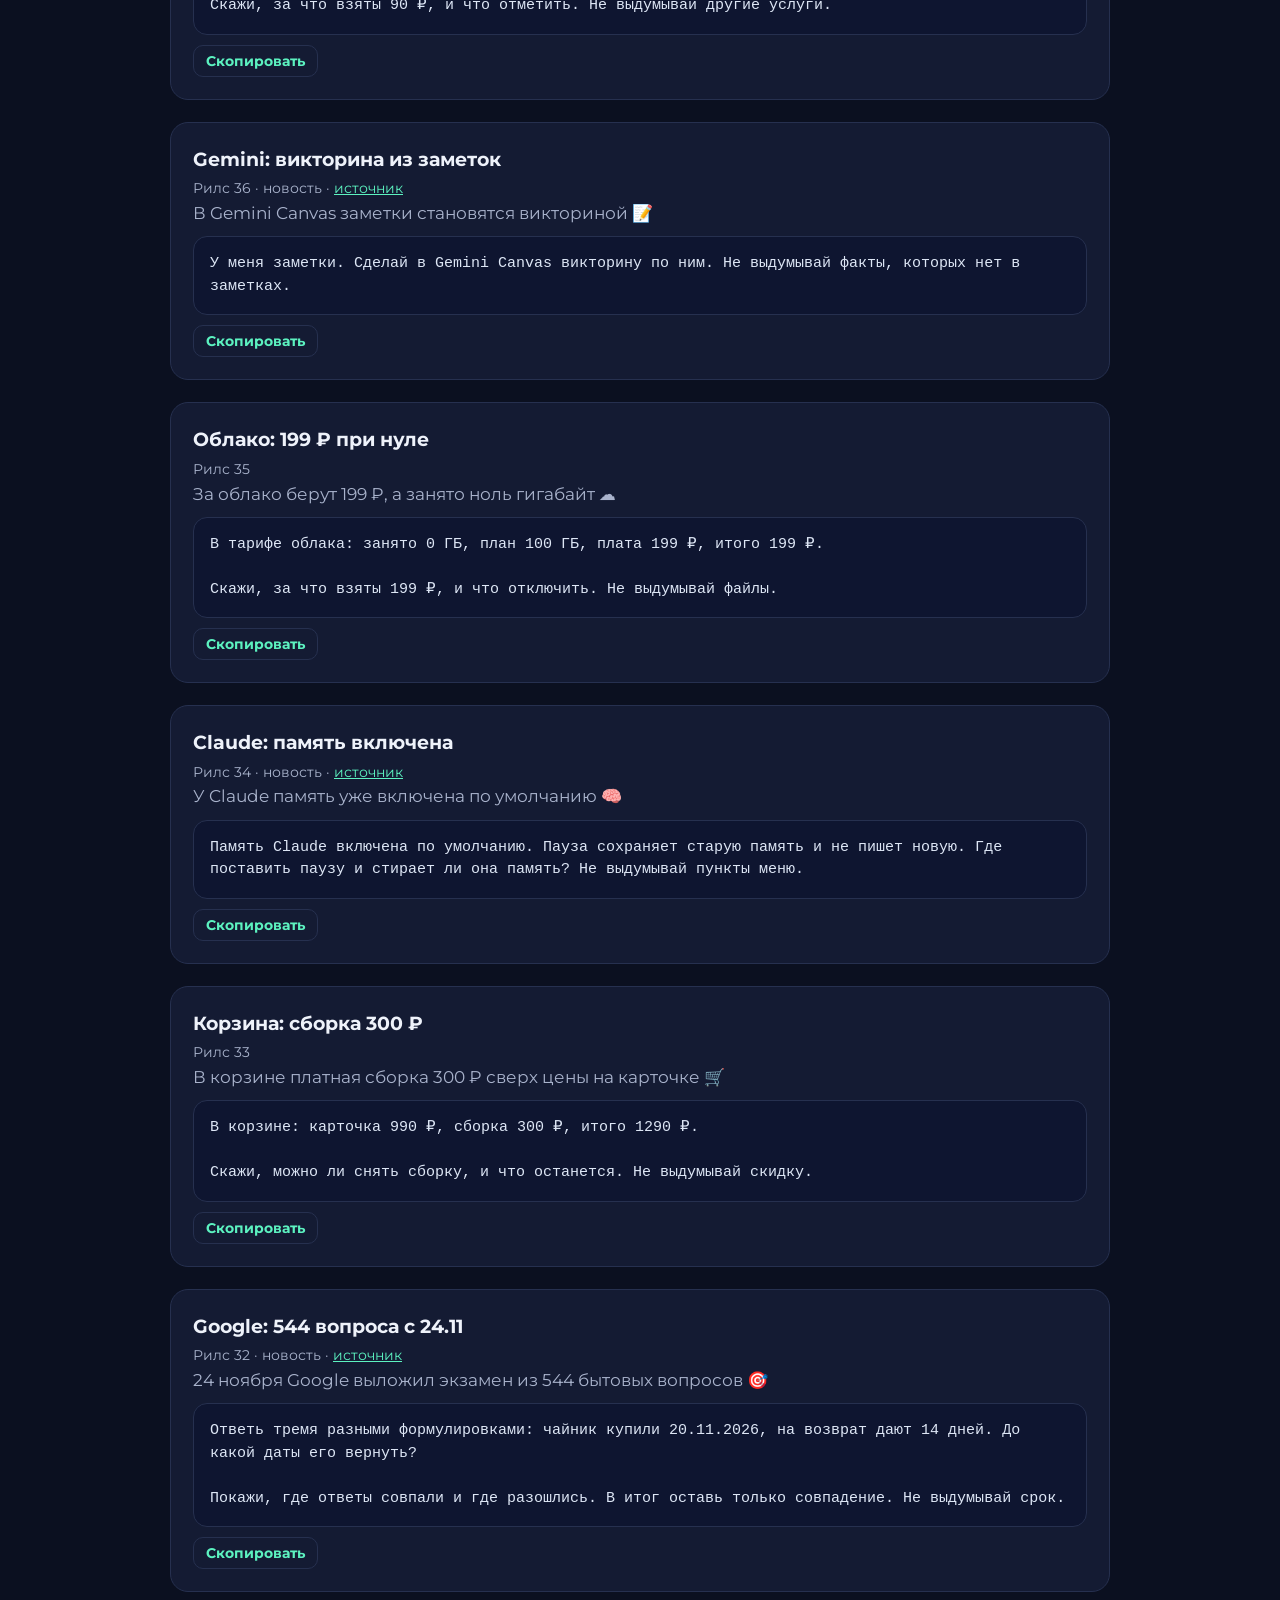
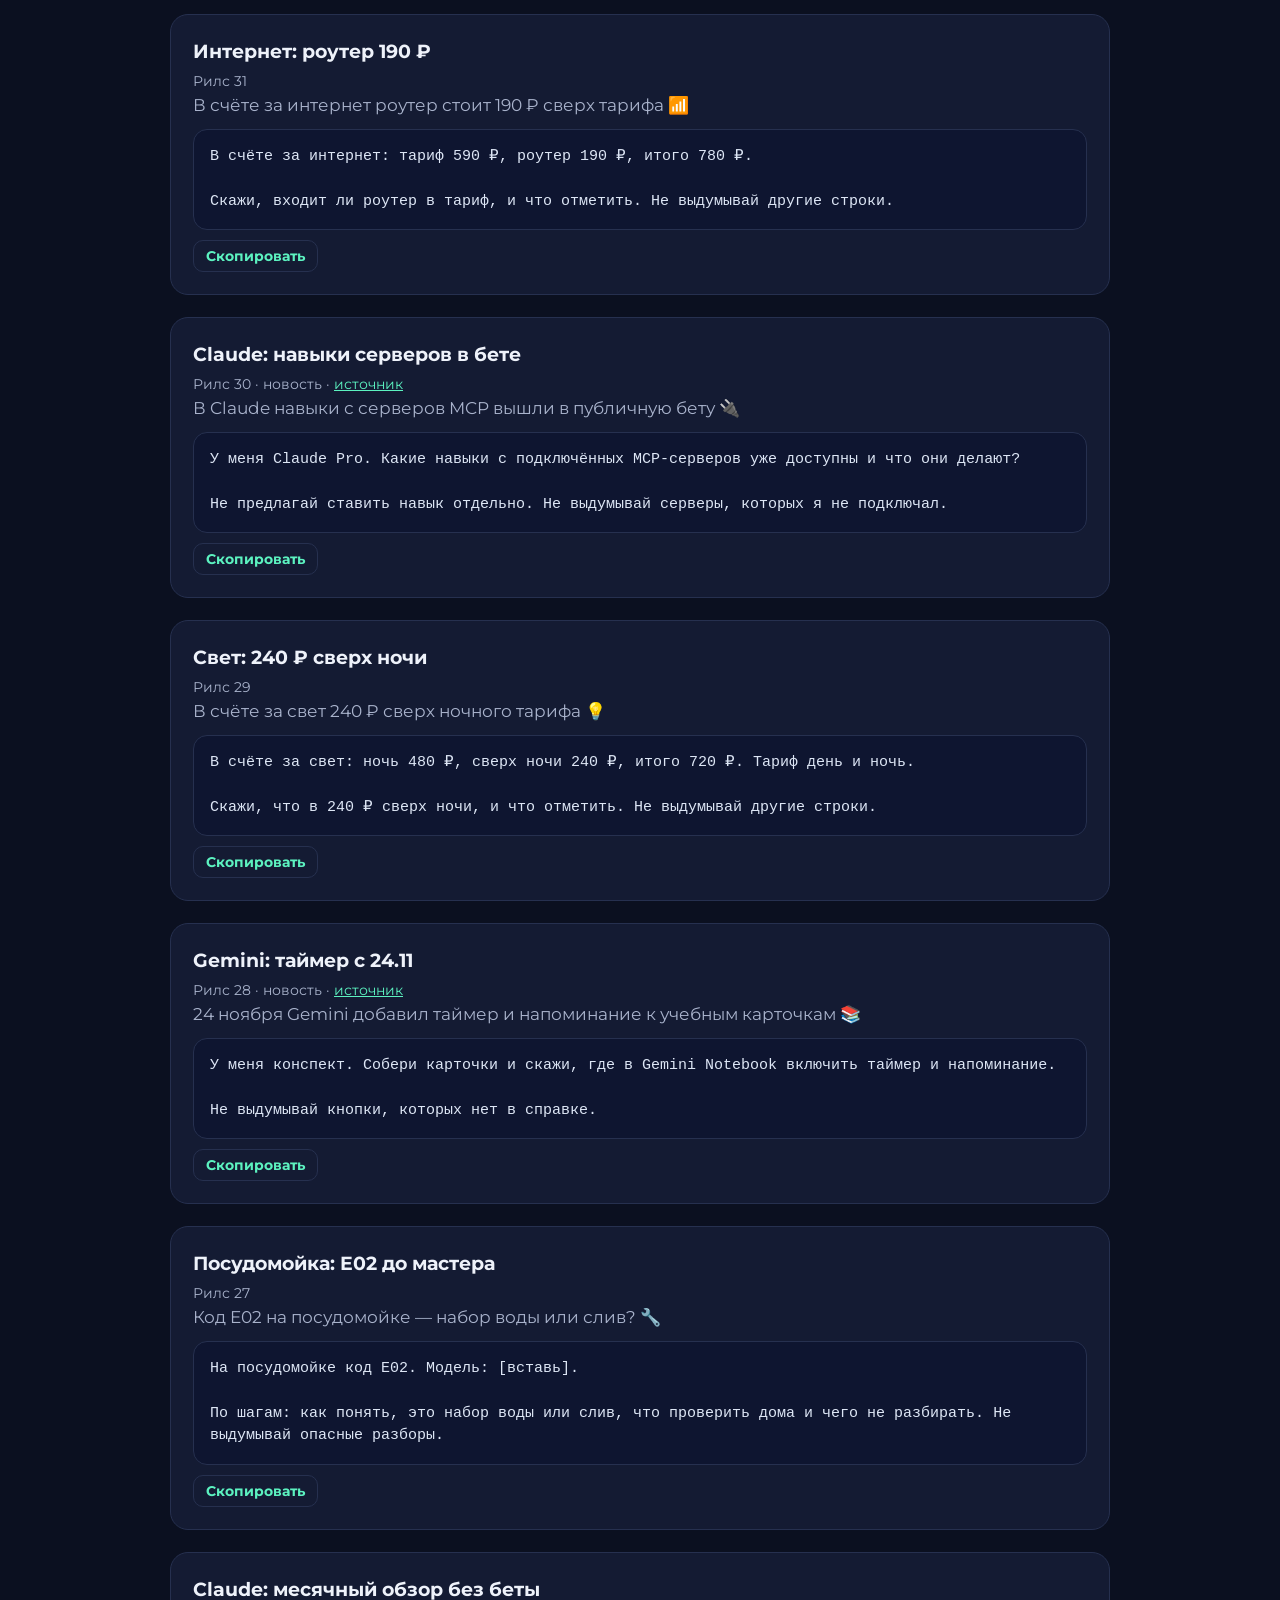
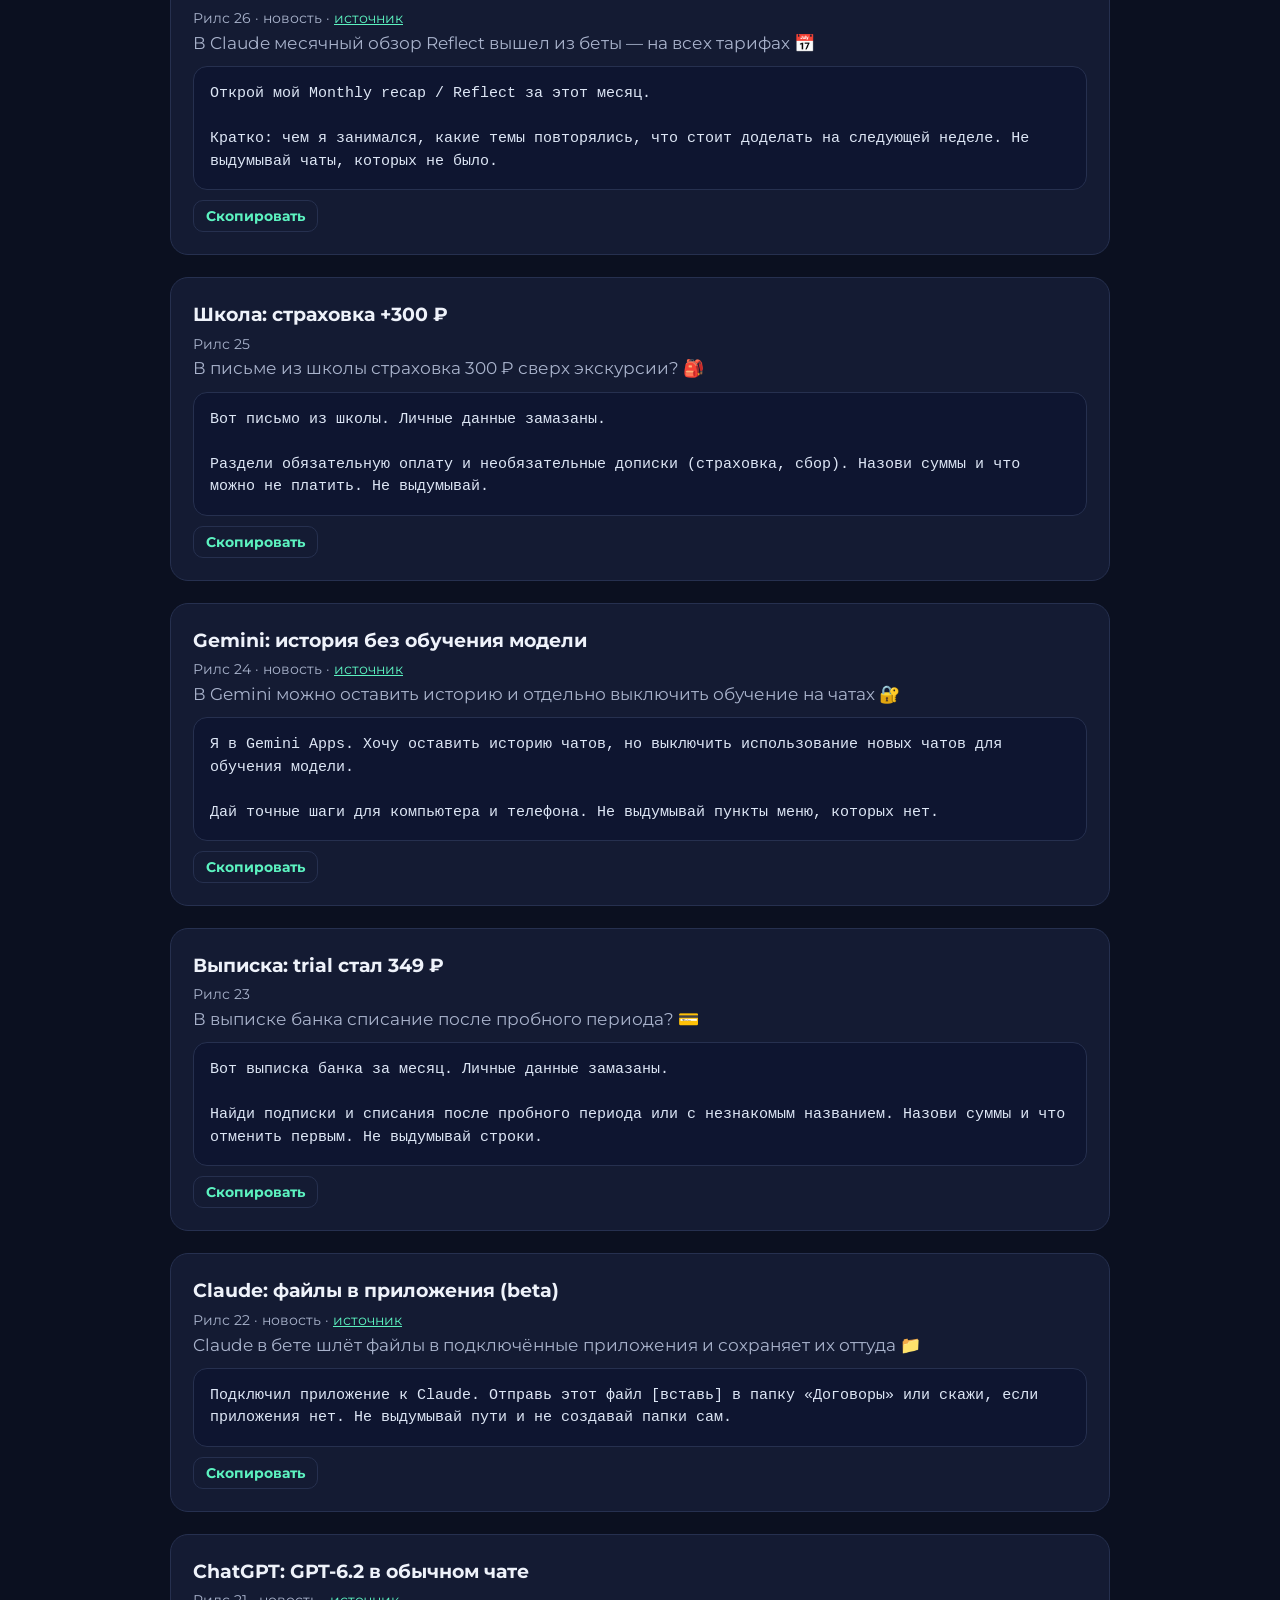
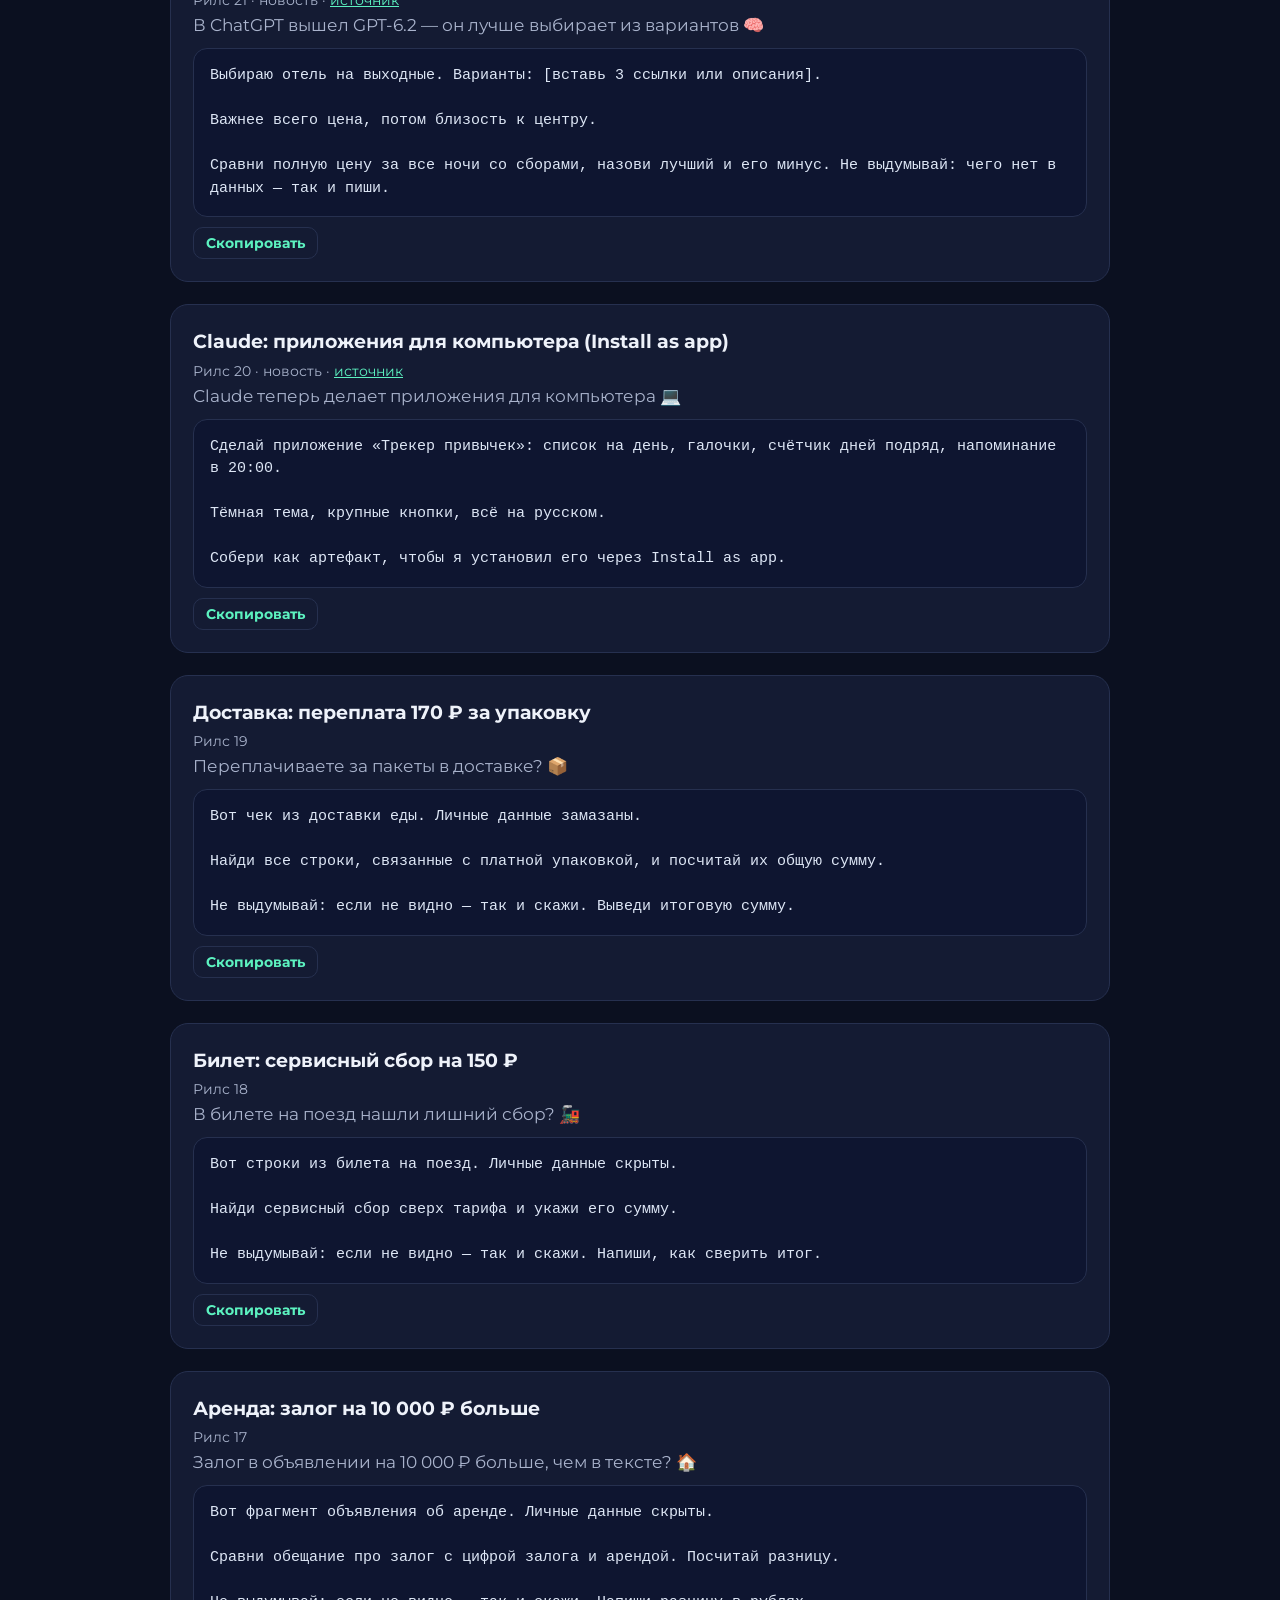
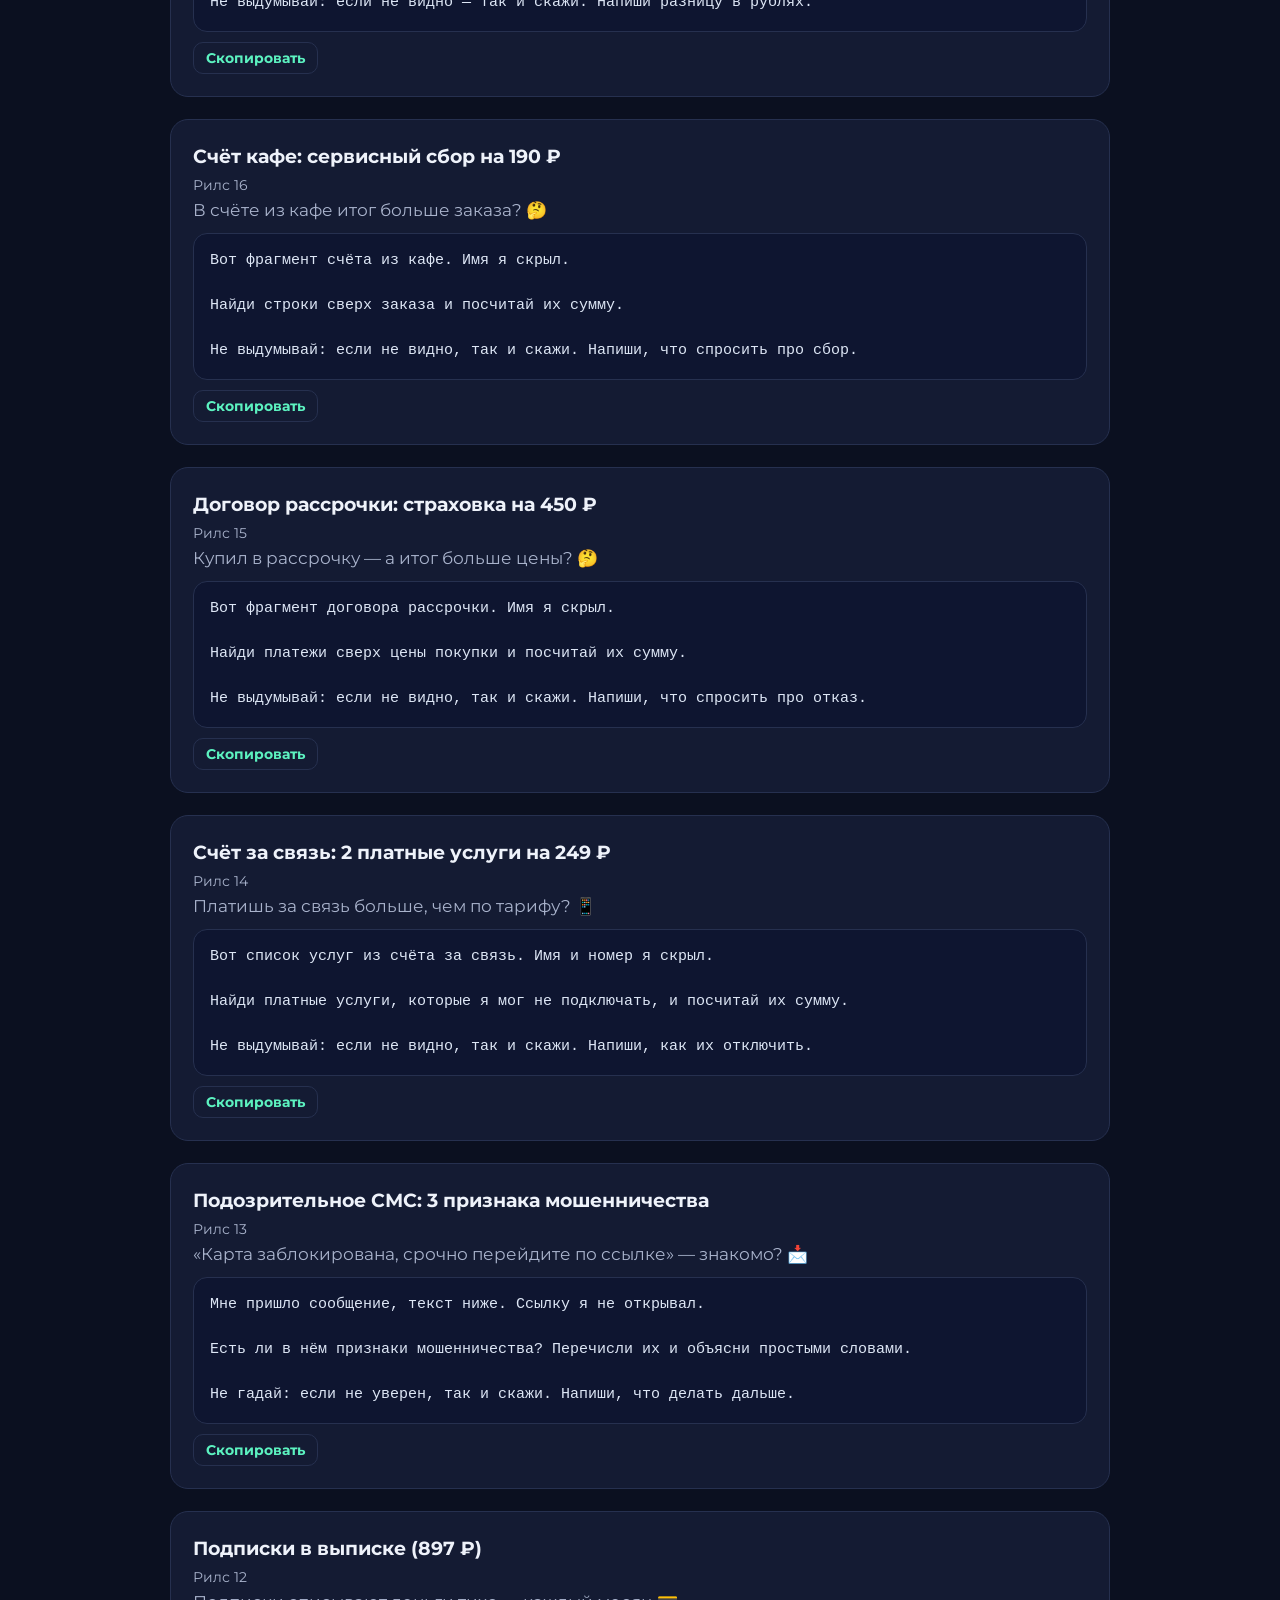
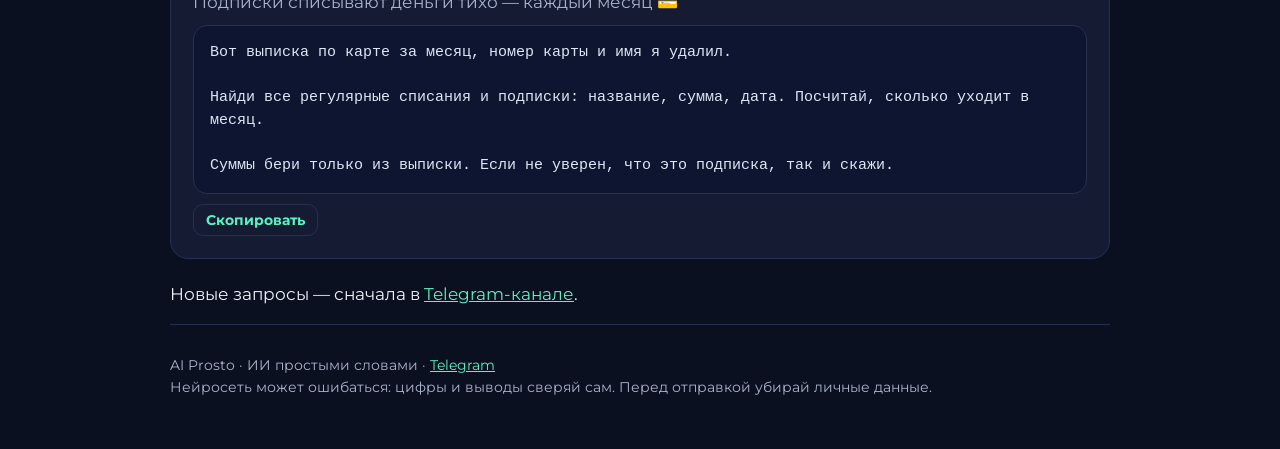
==== commit 9530dd61: "reel40 reel41: чат и Алиса" ====
--- a/docs/prompts.html
+++ b/docs/prompts.html
@@ -16,8 +16,22 @@
   <nav><a href="prompts.html">Запросы</a><a href="#guides">Гайды</a><a href="https://t.me/about_ai_easy?utm_source=site&utm_medium=prompts&utm_campaign=ai_prosto">Telegram</a></nav>
 </header>
 <h1 style="font-size:36px;margin:10px 0 6px">Запросы из рилсов</h1>
-<p style="color:var(--muted)">22 запросов, новые сверху. Скопируй, вставь в нейросеть, подставь своё вместо [скобок].</p>
+<p style="color:var(--muted)">30 запросов, новые сверху. Скопируй, вставь в нейросеть, подставь своё вместо [скобок].</p>
 <input class="filter" placeholder="Поиск: квитанция, договор, ChatGPT…">
+<div class="lib-item card" id="reel41"><h3>Первый вопрос в Алису</h3><div class="meta">Рилс 41</div><p>Первый вопрос можно написать в Алису бесплатно и без VPN 💬</p><div class="prompt" id="p41">Объясни простыми словами, что такое нейросеть. В трёх коротких предложениях. Не выдумывай термины.</div><button class="copy" data-for="p41">Скопировать</button></div>
+<div class="lib-item card" id="reel40"><h3>Это чат, не поиск</h3><div class="meta">Рилс 40</div><p>Нейросеть — это обычный чат, не поиск и не человек 💬</p><div class="prompt" id="p40">Объясни простыми словами, чем нейросеть отличается от поиска. В трёх коротких предложениях. Не выдумывай термины.</div><button class="copy" data-for="p40">Скопировать</button></div>
+<div class="lib-item card" id="reel39"><h3>До двери: 250 ₽</h3><div class="meta">Рилс 39</div><p>Доставка до двери стоит 250 ₽, а пункт выдачи бесплатный 📦</p><div class="prompt" id="p39">В заказе: пункт выдачи 0 ₽, до двери 250 ₽, итого 250 ₽.
+
+Скажи, за что 250 ₽, и что оставить. Не выдумывай скидку.</div><button class="copy" data-for="p39">Скопировать</button></div>
+<div class="lib-item card" id="reel38"><h3>ChatGPT: память не кнопкой</h3><div class="meta">Рилс 38 · новость · <a href="https://help.openai.com/en/articles/8590148-memory-in-chatgpt">источник</a></div><p>В ChatGPT кнопка «не упоминай» память не выключает 🧠</p><div class="prompt" id="p38">Хочу, чтобы ChatGPT забыл тему. Чем «Don&#x27;t mention this again» отличается от «Delete and turn off memory»? Не выдумывай пункты.</div><button class="copy" data-for="p38">Скопировать</button></div>
+<div class="lib-item card" id="reel37"><h3>Домофон: 90 ₽ без трубки</h3><div class="meta">Рилс 37</div><p>За домофон берут 90 ₽, а трубки в квартире нет 🚪</p><div class="prompt" id="p37">В строке: трубка нет, домофон 90 ₽, итого 90 ₽.
+
+Скажи, за что взяты 90 ₽, и что отметить. Не выдумывай другие услуги.</div><button class="copy" data-for="p37">Скопировать</button></div>
+<div class="lib-item card" id="reel36"><h3>Gemini: викторина из заметок</h3><div class="meta">Рилс 36 · новость · <a href="https://blog.google/innovation-and-ai/products/gemini-app/gemini-canvas-tasks/">источник</a></div><p>В Gemini Canvas заметки становятся викториной 📝</p><div class="prompt" id="p36">У меня заметки. Сделай в Gemini Canvas викторину по ним. Не выдумывай факты, которых нет в заметках.</div><button class="copy" data-for="p36">Скопировать</button></div>
+<div class="lib-item card" id="reel35"><h3>Облако: 199 ₽ при нуле</h3><div class="meta">Рилс 35</div><p>За облако берут 199 ₽, а занято ноль гигабайт ☁️</p><div class="prompt" id="p35">В тарифе облака: занято 0 ГБ, план 100 ГБ, плата 199 ₽, итого 199 ₽.
+
+Скажи, за что взяты 199 ₽, и что отключить. Не выдумывай файлы.</div><button class="copy" data-for="p35">Скопировать</button></div>
+<div class="lib-item card" id="reel34"><h3>Claude: память включена</h3><div class="meta">Рилс 34 · новость · <a href="https://support.claude.com/en/articles/11817273-use-claude-s-chat-search-and-memory-to-build-on-previous-context">источник</a></div><p>У Claude память уже включена по умолчанию 🧠</p><div class="prompt" id="p34">Память Claude включена по умолчанию. Пауза сохраняет старую память и не пишет новую. Где поставить паузу и стирает ли она память? Не выдумывай пункты меню.</div><button class="copy" data-for="p34">Скопировать</button></div>
 <div class="lib-item card" id="reel33"><h3>Корзина: сборка 300 ₽</h3><div class="meta">Рилс 33</div><p>В корзине платная сборка 300 ₽ сверх цены на карточке 🛒</p><div class="prompt" id="p33">В корзине: карточка 990 ₽, сборка 300 ₽, итого 1290 ₽.
 
 Скажи, можно ли снять сборку, и что останется. Не выдумывай скидку.</div><button class="copy" data-for="p33">Скопировать</button></div>
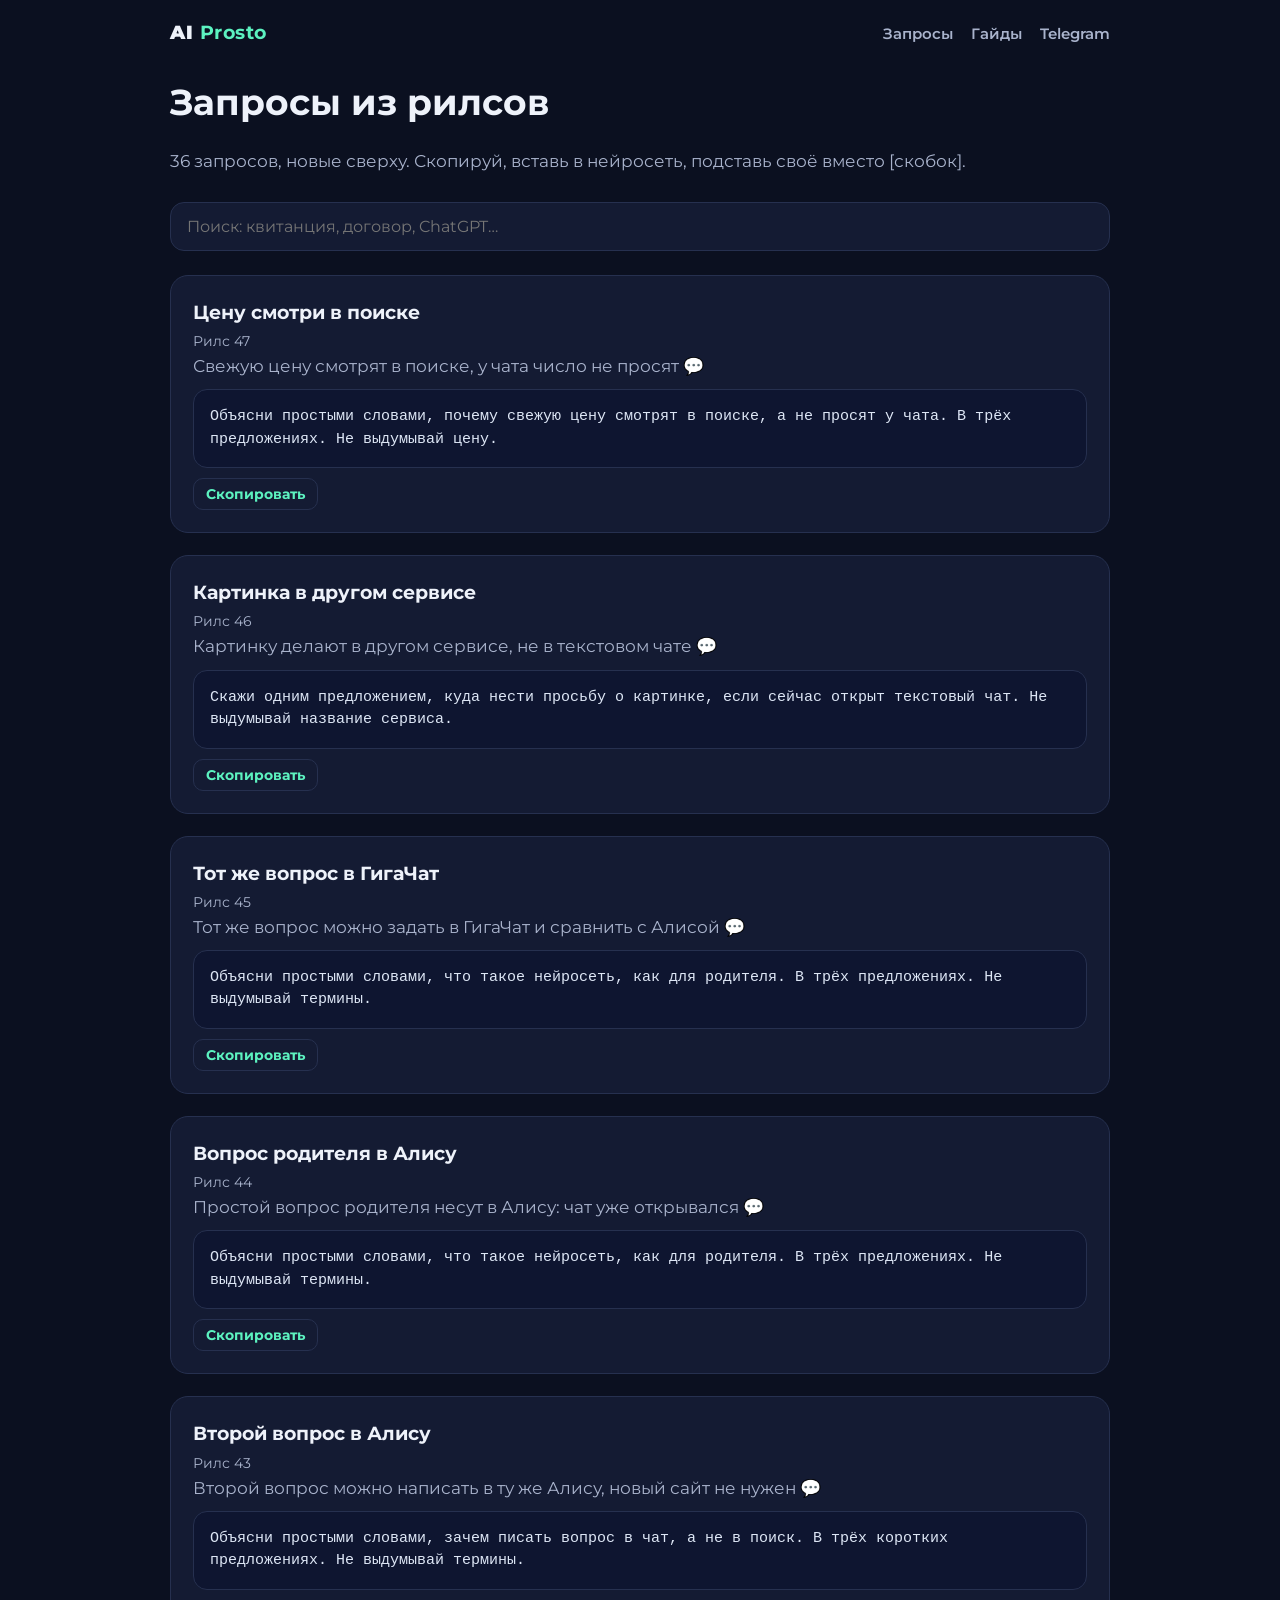
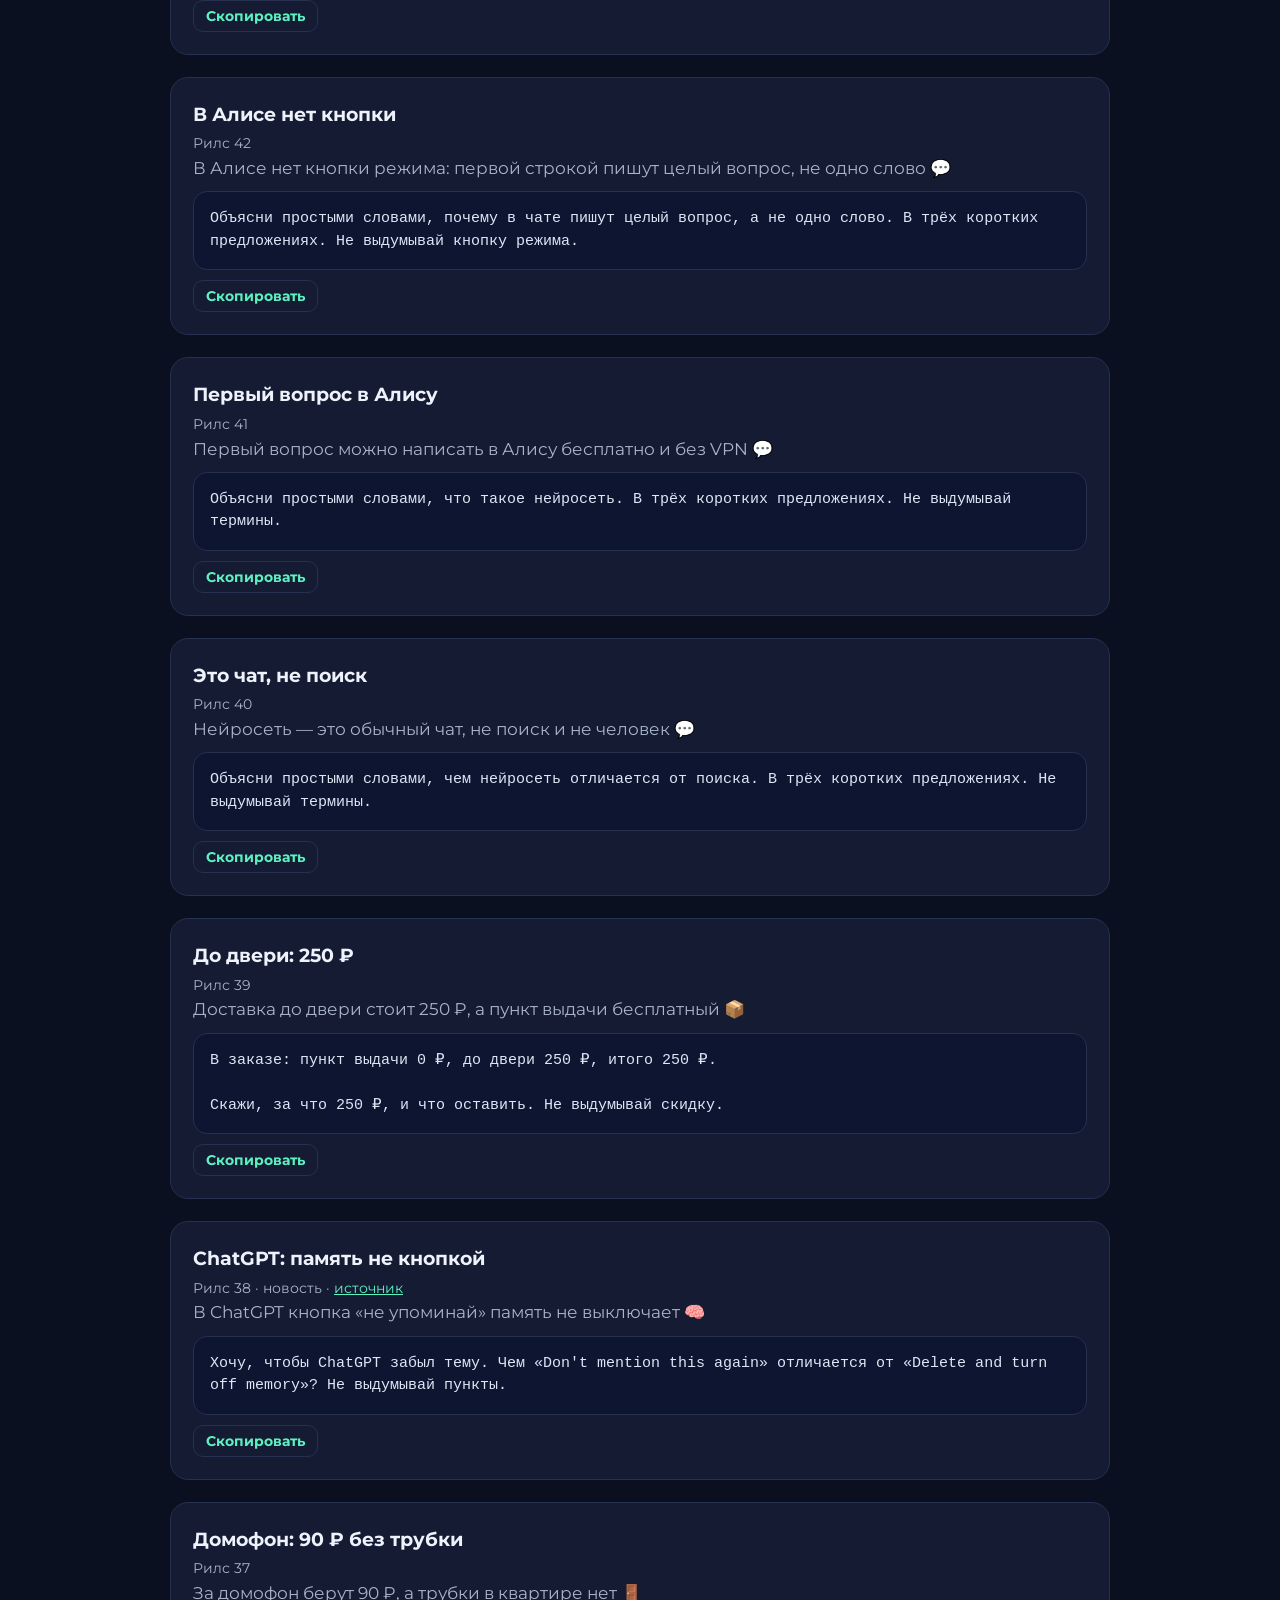
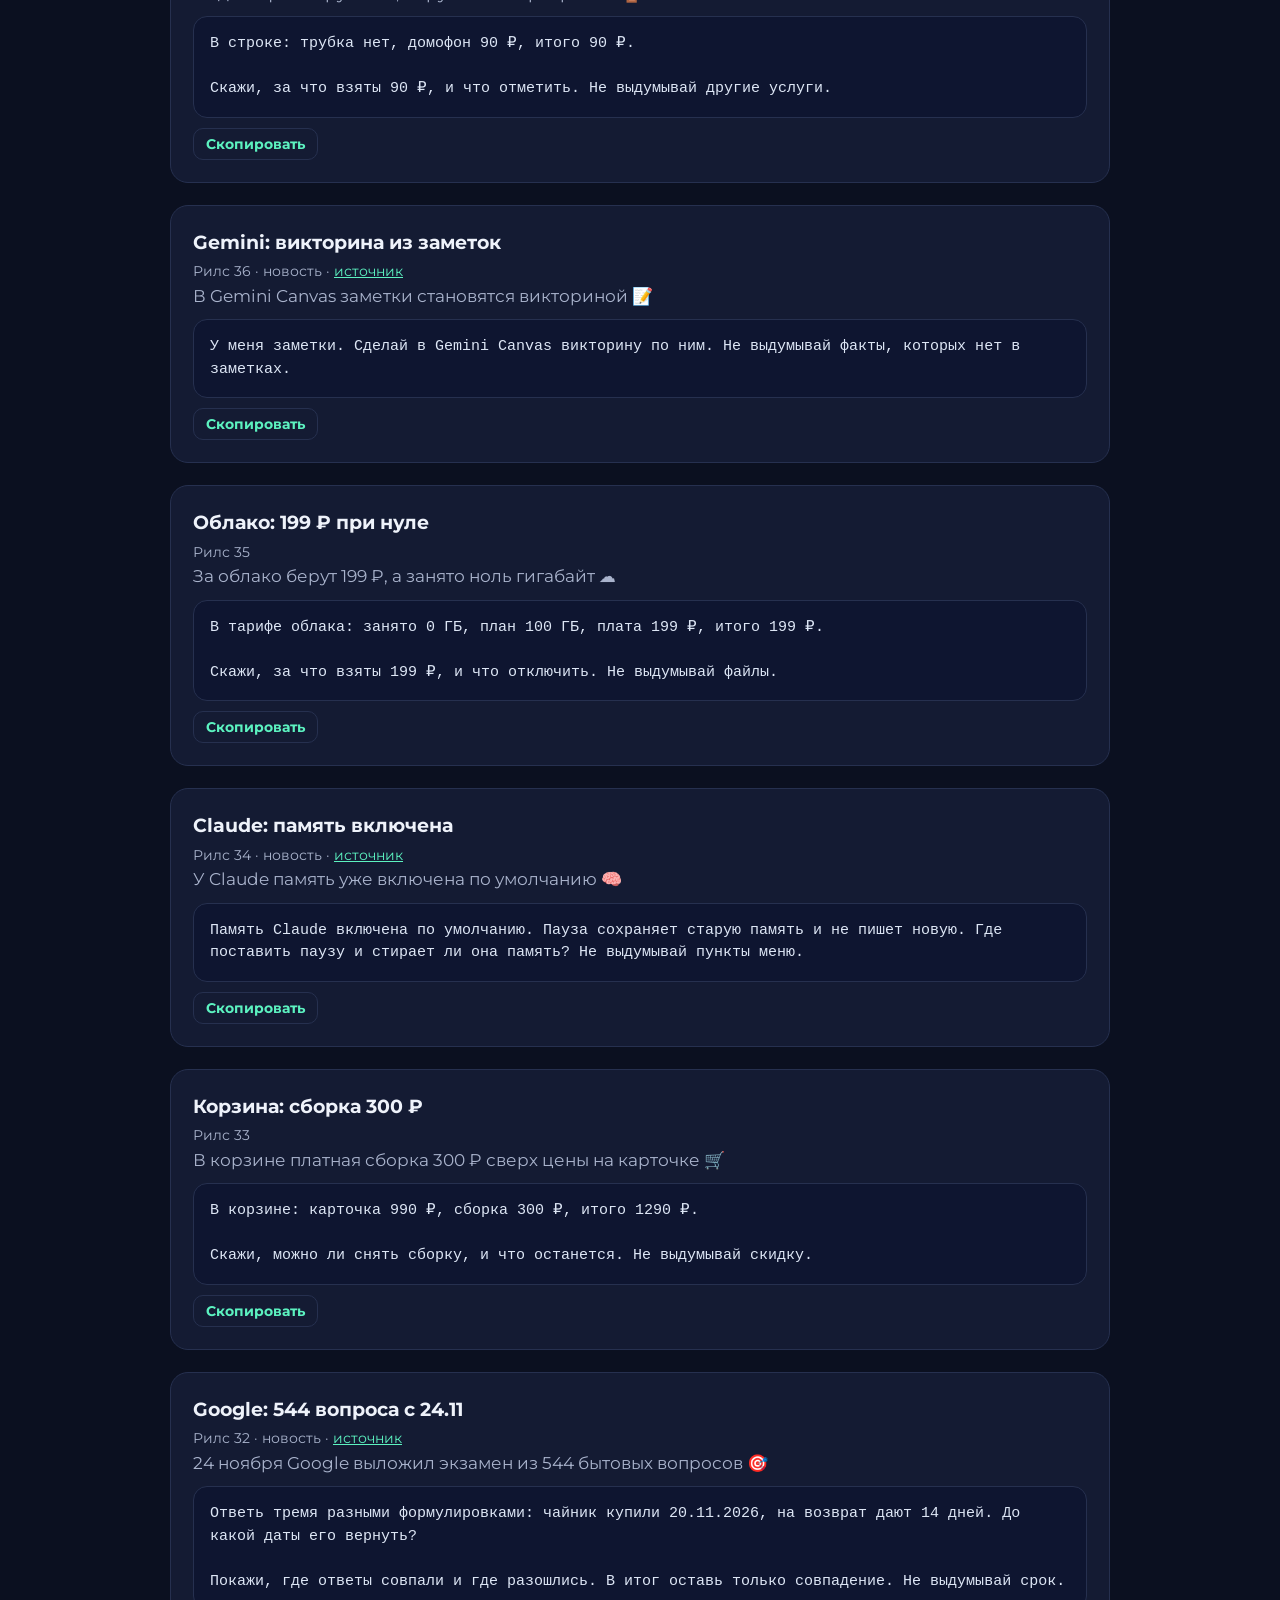
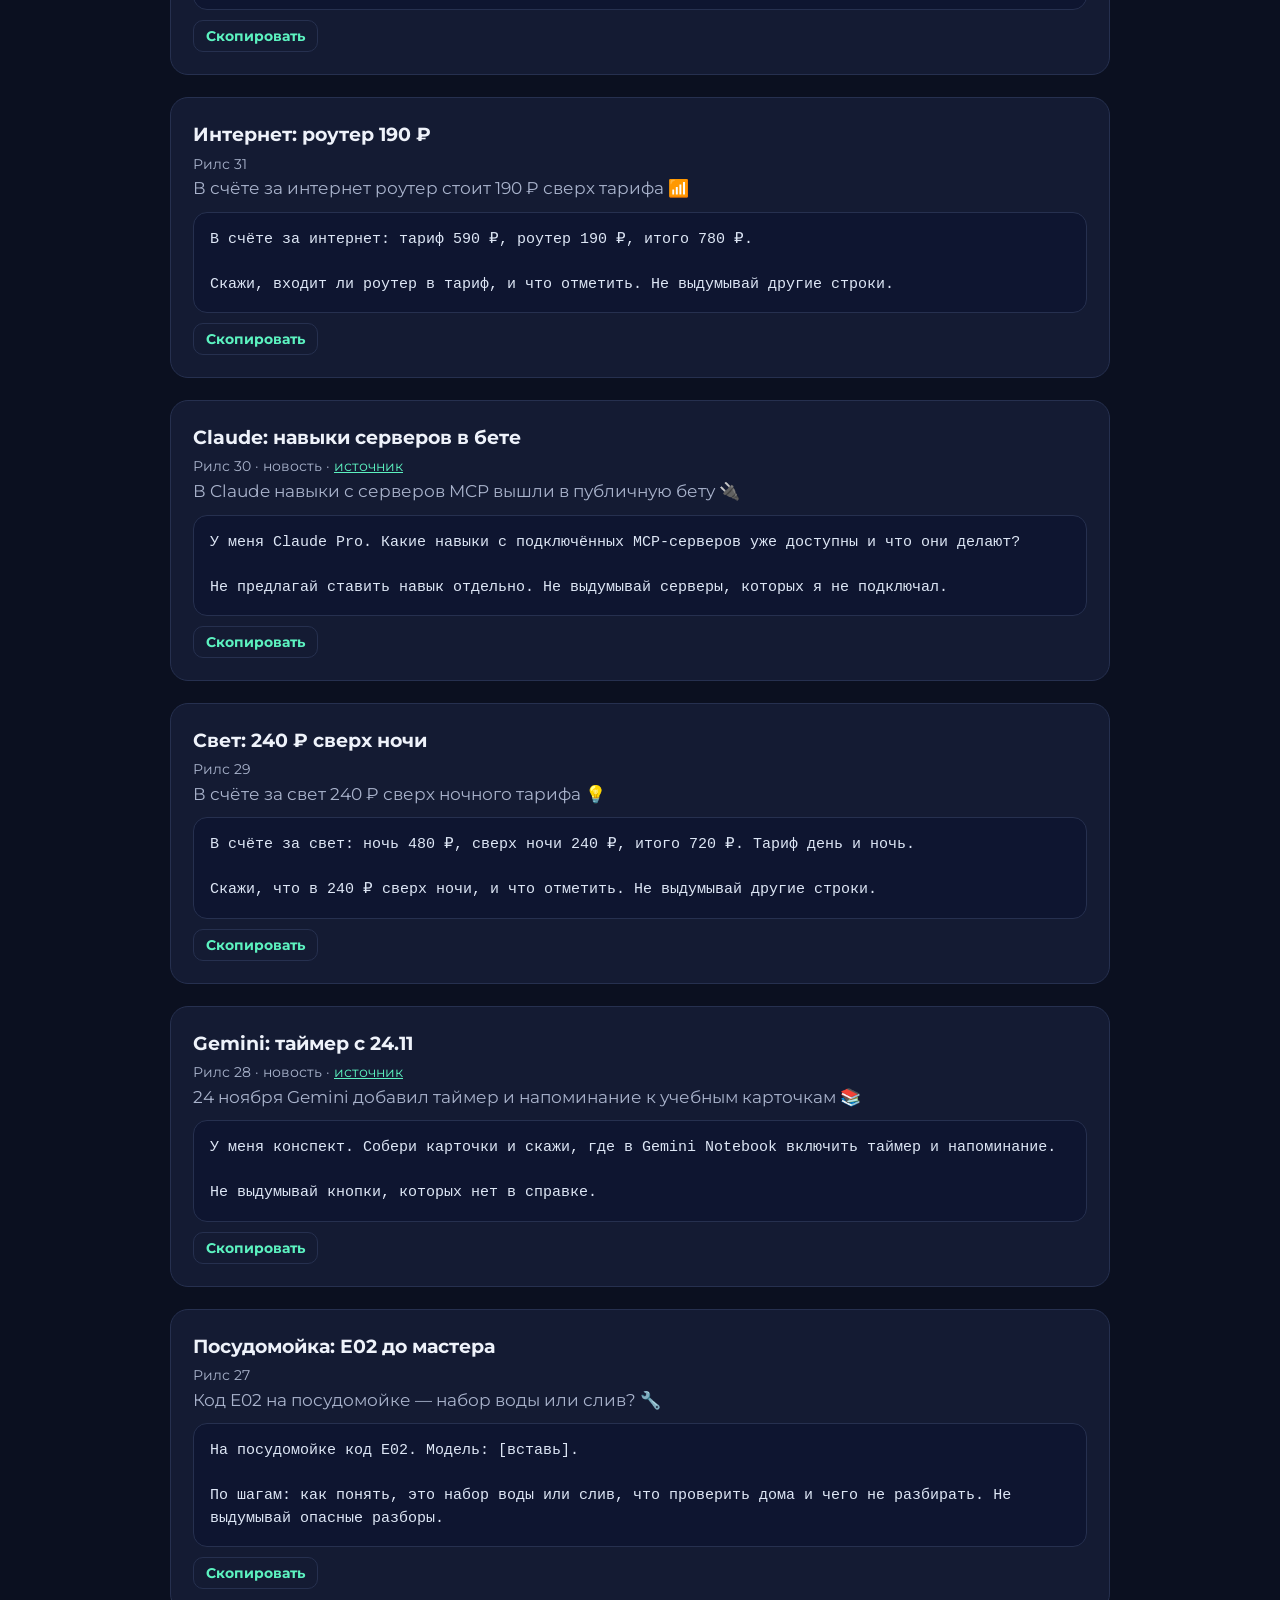
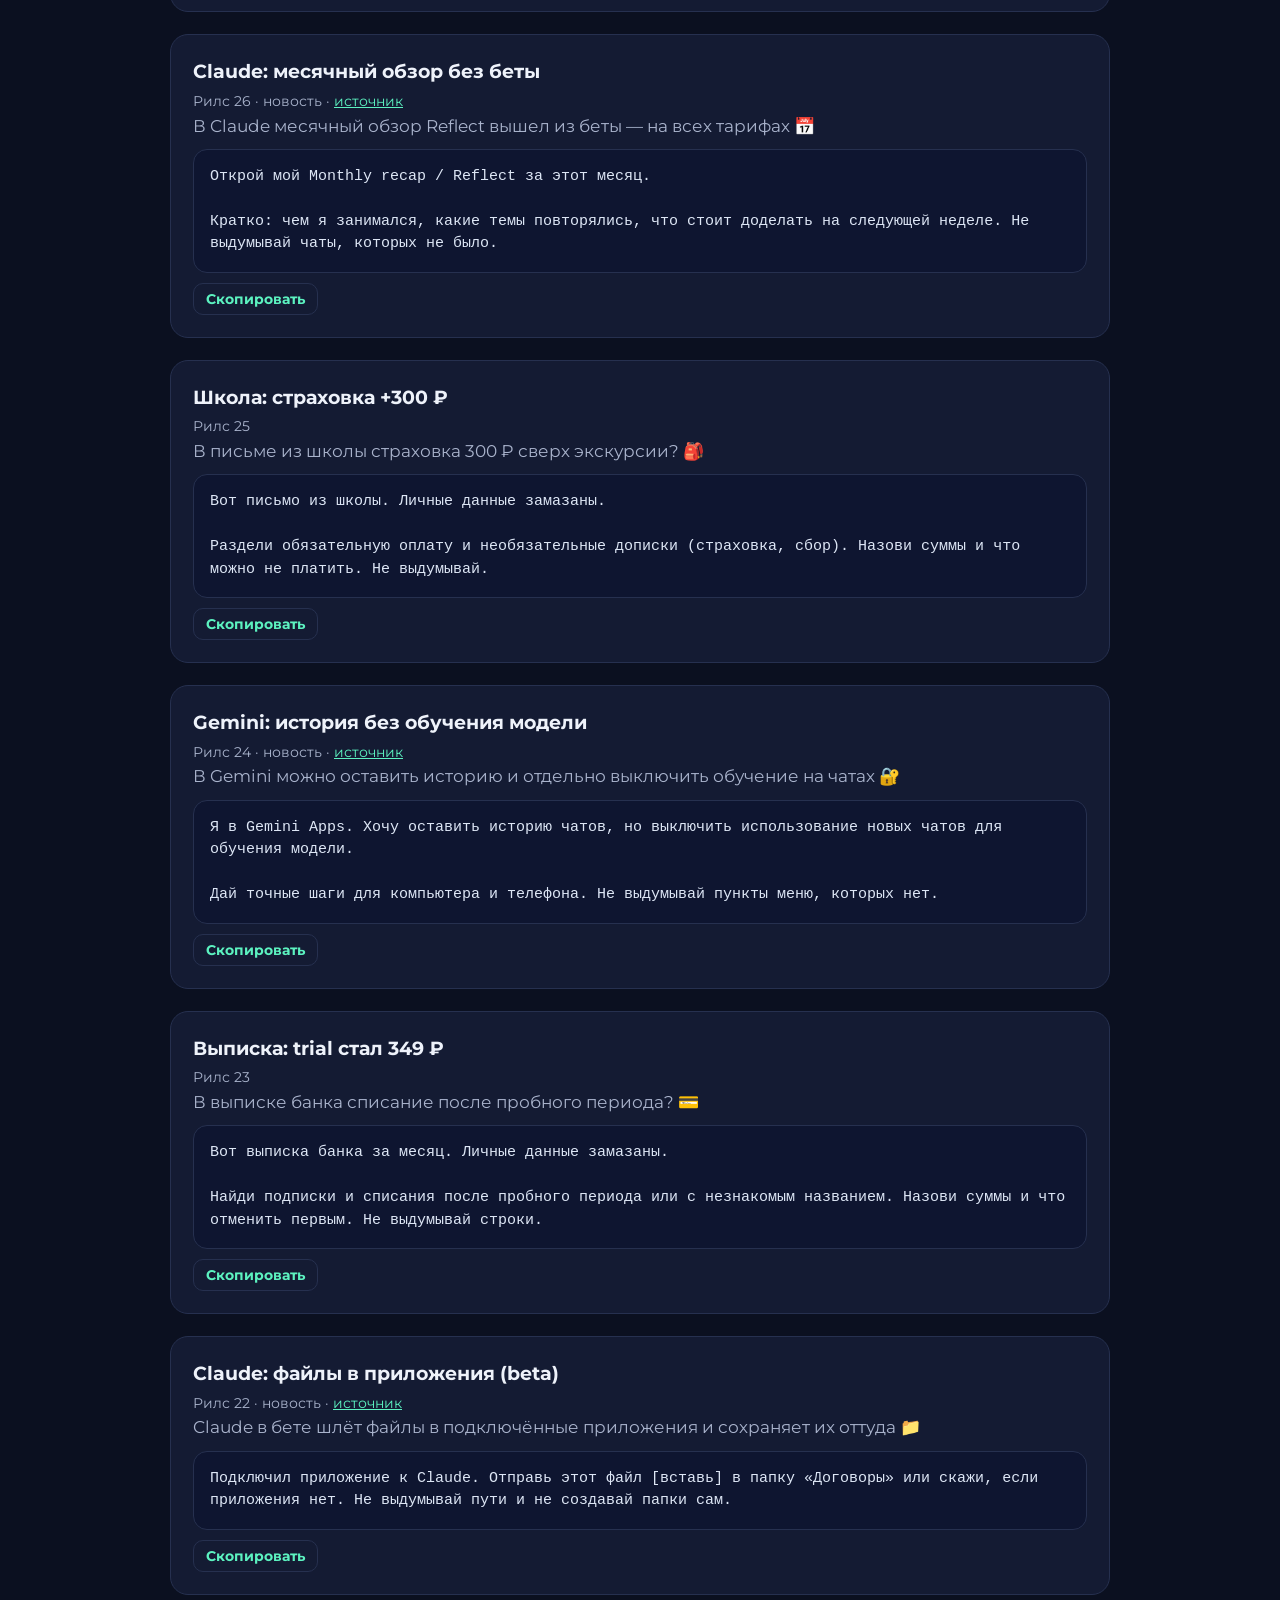
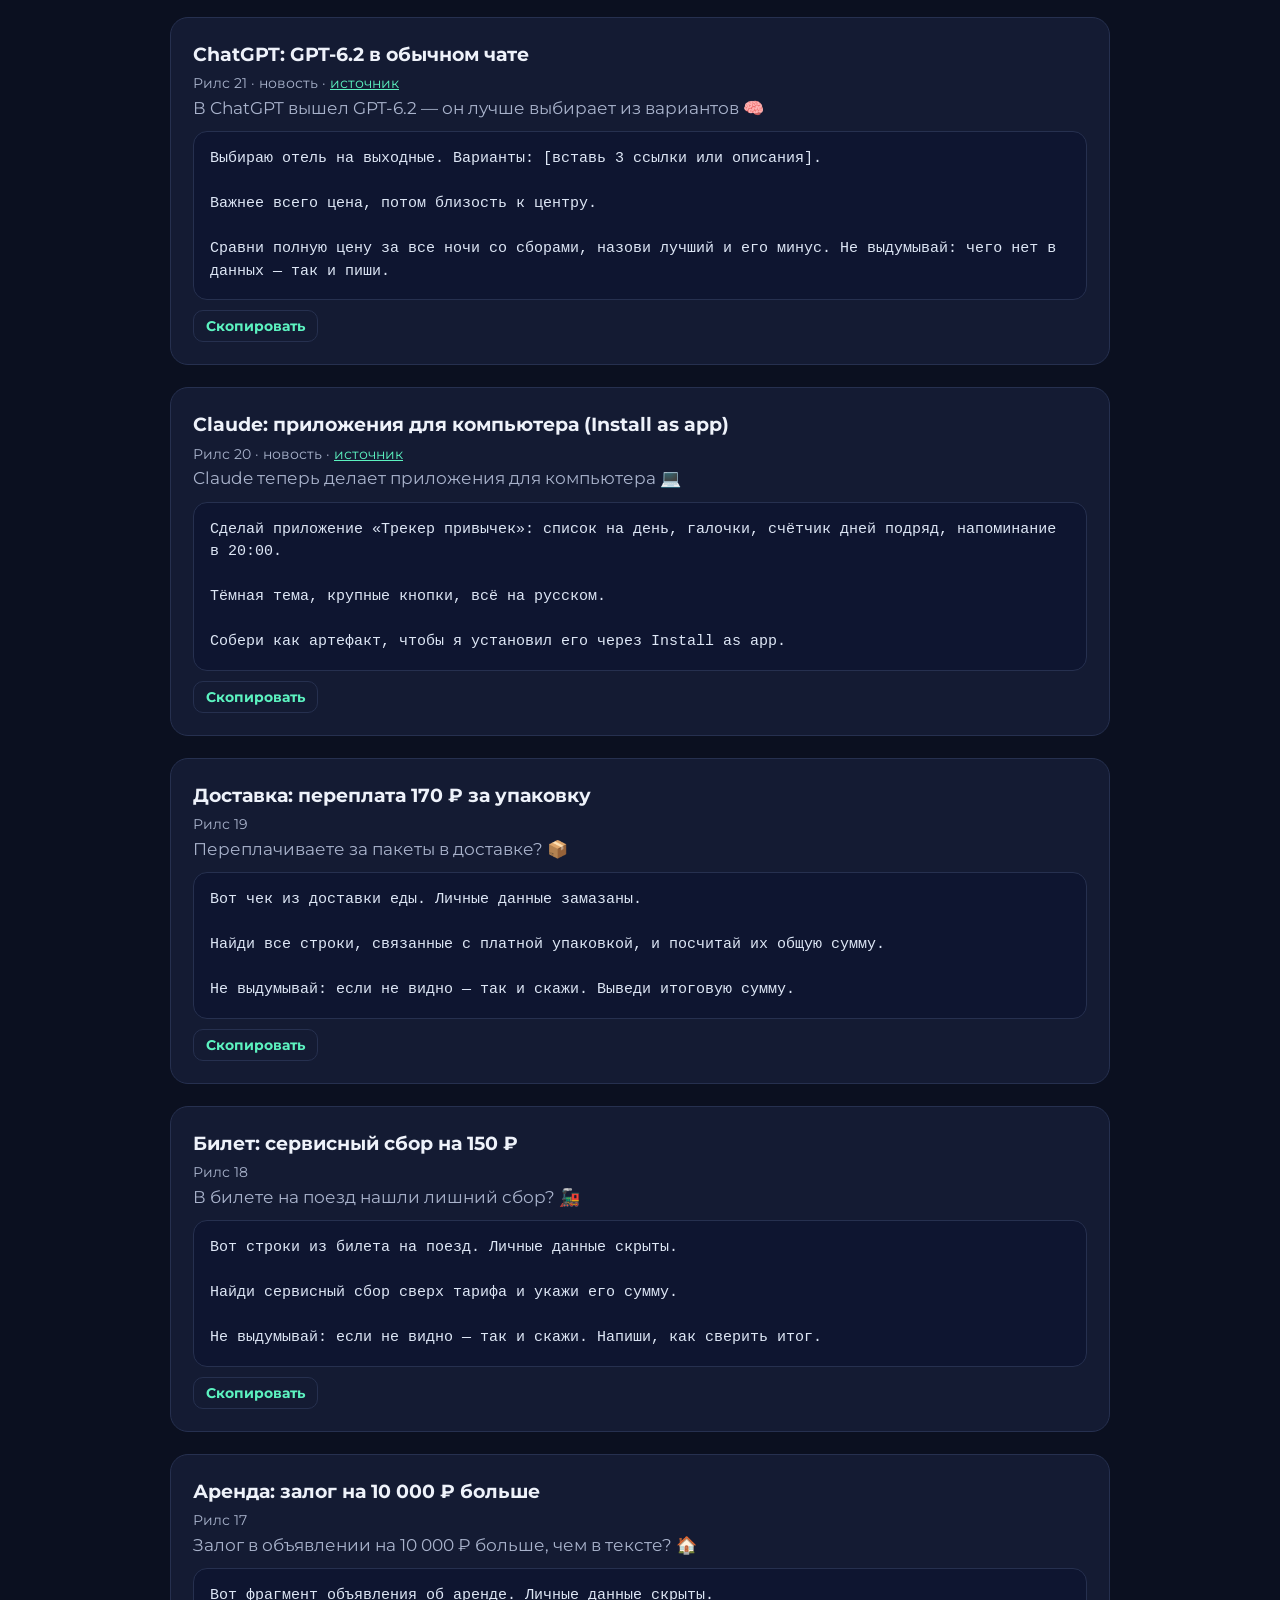
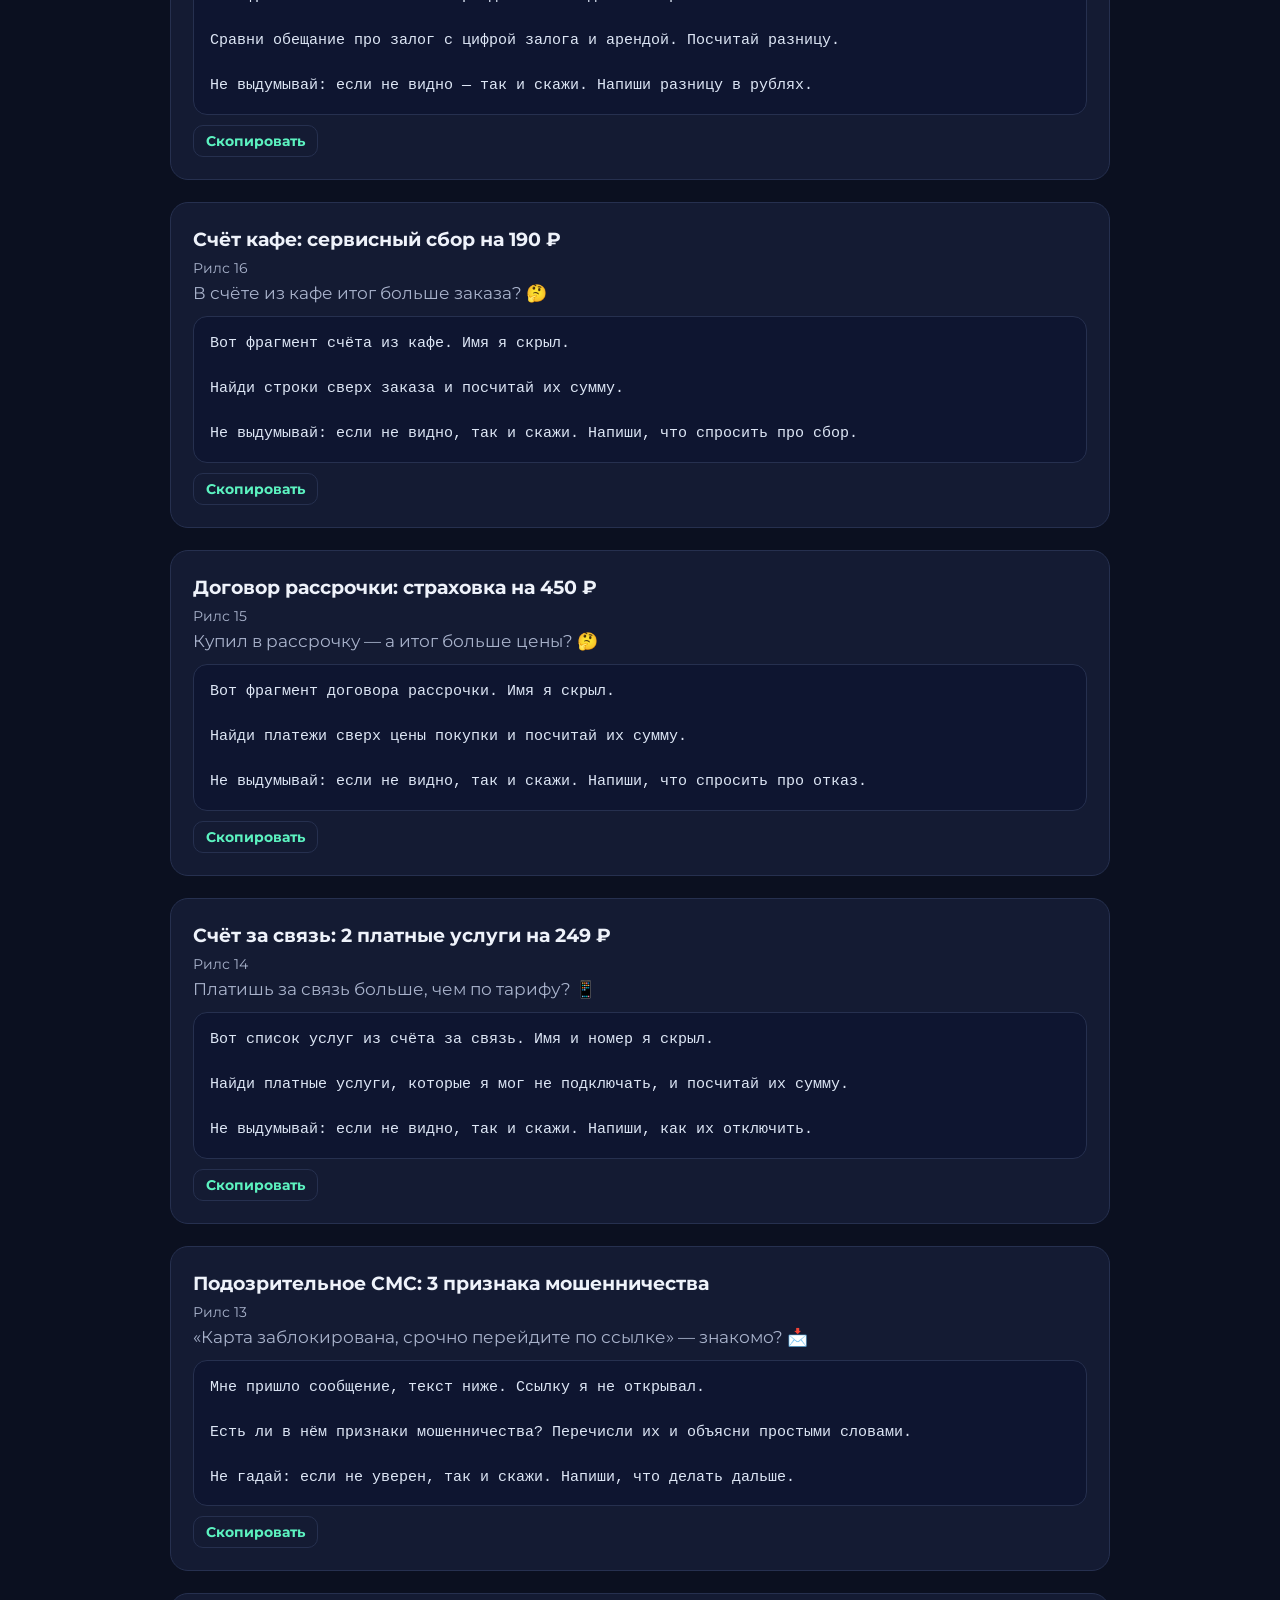
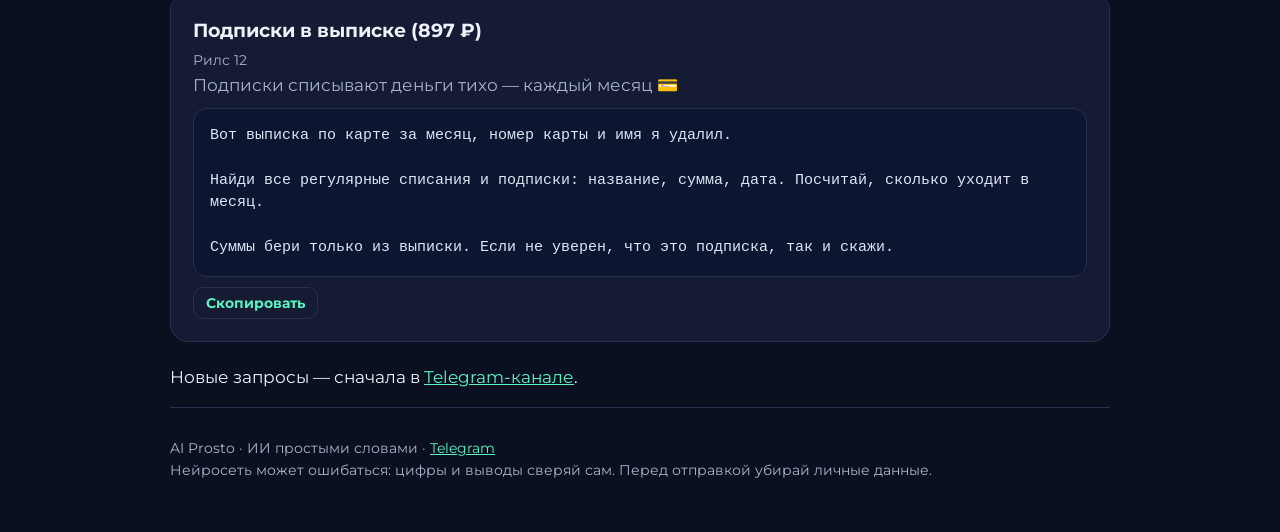
==== commit f5167459: "reel42-47: пары 8-10 декабря" ====
--- a/docs/prompts.html
+++ b/docs/prompts.html
@@ -16,8 +16,14 @@
   <nav><a href="prompts.html">Запросы</a><a href="#guides">Гайды</a><a href="https://t.me/about_ai_easy?utm_source=site&utm_medium=prompts&utm_campaign=ai_prosto">Telegram</a></nav>
 </header>
 <h1 style="font-size:36px;margin:10px 0 6px">Запросы из рилсов</h1>
-<p style="color:var(--muted)">30 запросов, новые сверху. Скопируй, вставь в нейросеть, подставь своё вместо [скобок].</p>
+<p style="color:var(--muted)">36 запросов, новые сверху. Скопируй, вставь в нейросеть, подставь своё вместо [скобок].</p>
 <input class="filter" placeholder="Поиск: квитанция, договор, ChatGPT…">
+<div class="lib-item card" id="reel47"><h3>Цену смотри в поиске</h3><div class="meta">Рилс 47</div><p>Свежую цену смотрят в поиске, у чата число не просят 💬</p><div class="prompt" id="p47">Объясни простыми словами, почему свежую цену смотрят в поиске, а не просят у чата. В трёх предложениях. Не выдумывай цену.</div><button class="copy" data-for="p47">Скопировать</button></div>
+<div class="lib-item card" id="reel46"><h3>Картинка в другом сервисе</h3><div class="meta">Рилс 46</div><p>Картинку делают в другом сервисе, не в текстовом чате 💬</p><div class="prompt" id="p46">Скажи одним предложением, куда нести просьбу о картинке, если сейчас открыт текстовый чат. Не выдумывай название сервиса.</div><button class="copy" data-for="p46">Скопировать</button></div>
+<div class="lib-item card" id="reel45"><h3>Тот же вопрос в ГигаЧат</h3><div class="meta">Рилс 45</div><p>Тот же вопрос можно задать в ГигаЧат и сравнить с Алисой 💬</p><div class="prompt" id="p45">Объясни простыми словами, что такое нейросеть, как для родителя. В трёх предложениях. Не выдумывай термины.</div><button class="copy" data-for="p45">Скопировать</button></div>
+<div class="lib-item card" id="reel44"><h3>Вопрос родителя в Алису</h3><div class="meta">Рилс 44</div><p>Простой вопрос родителя несут в Алису: чат уже открывался 💬</p><div class="prompt" id="p44">Объясни простыми словами, что такое нейросеть, как для родителя. В трёх предложениях. Не выдумывай термины.</div><button class="copy" data-for="p44">Скопировать</button></div>
+<div class="lib-item card" id="reel43"><h3>Второй вопрос в Алису</h3><div class="meta">Рилс 43</div><p>Второй вопрос можно написать в ту же Алису, новый сайт не нужен 💬</p><div class="prompt" id="p43">Объясни простыми словами, зачем писать вопрос в чат, а не в поиск. В трёх коротких предложениях. Не выдумывай термины.</div><button class="copy" data-for="p43">Скопировать</button></div>
+<div class="lib-item card" id="reel42"><h3>В Алисе нет кнопки</h3><div class="meta">Рилс 42</div><p>В Алисе нет кнопки режима: первой строкой пишут целый вопрос, не одно слово 💬</p><div class="prompt" id="p42">Объясни простыми словами, почему в чате пишут целый вопрос, а не одно слово. В трёх коротких предложениях. Не выдумывай кнопку режима.</div><button class="copy" data-for="p42">Скопировать</button></div>
 <div class="lib-item card" id="reel41"><h3>Первый вопрос в Алису</h3><div class="meta">Рилс 41</div><p>Первый вопрос можно написать в Алису бесплатно и без VPN 💬</p><div class="prompt" id="p41">Объясни простыми словами, что такое нейросеть. В трёх коротких предложениях. Не выдумывай термины.</div><button class="copy" data-for="p41">Скопировать</button></div>
 <div class="lib-item card" id="reel40"><h3>Это чат, не поиск</h3><div class="meta">Рилс 40</div><p>Нейросеть — это обычный чат, не поиск и не человек 💬</p><div class="prompt" id="p40">Объясни простыми словами, чем нейросеть отличается от поиска. В трёх коротких предложениях. Не выдумывай термины.</div><button class="copy" data-for="p40">Скопировать</button></div>
 <div class="lib-item card" id="reel39"><h3>До двери: 250 ₽</h3><div class="meta">Рилс 39</div><p>Доставка до двери стоит 250 ₽, а пункт выдачи бесплатный 📦</p><div class="prompt" id="p39">В заказе: пункт выдачи 0 ₽, до двери 250 ₽, итого 250 ₽.
